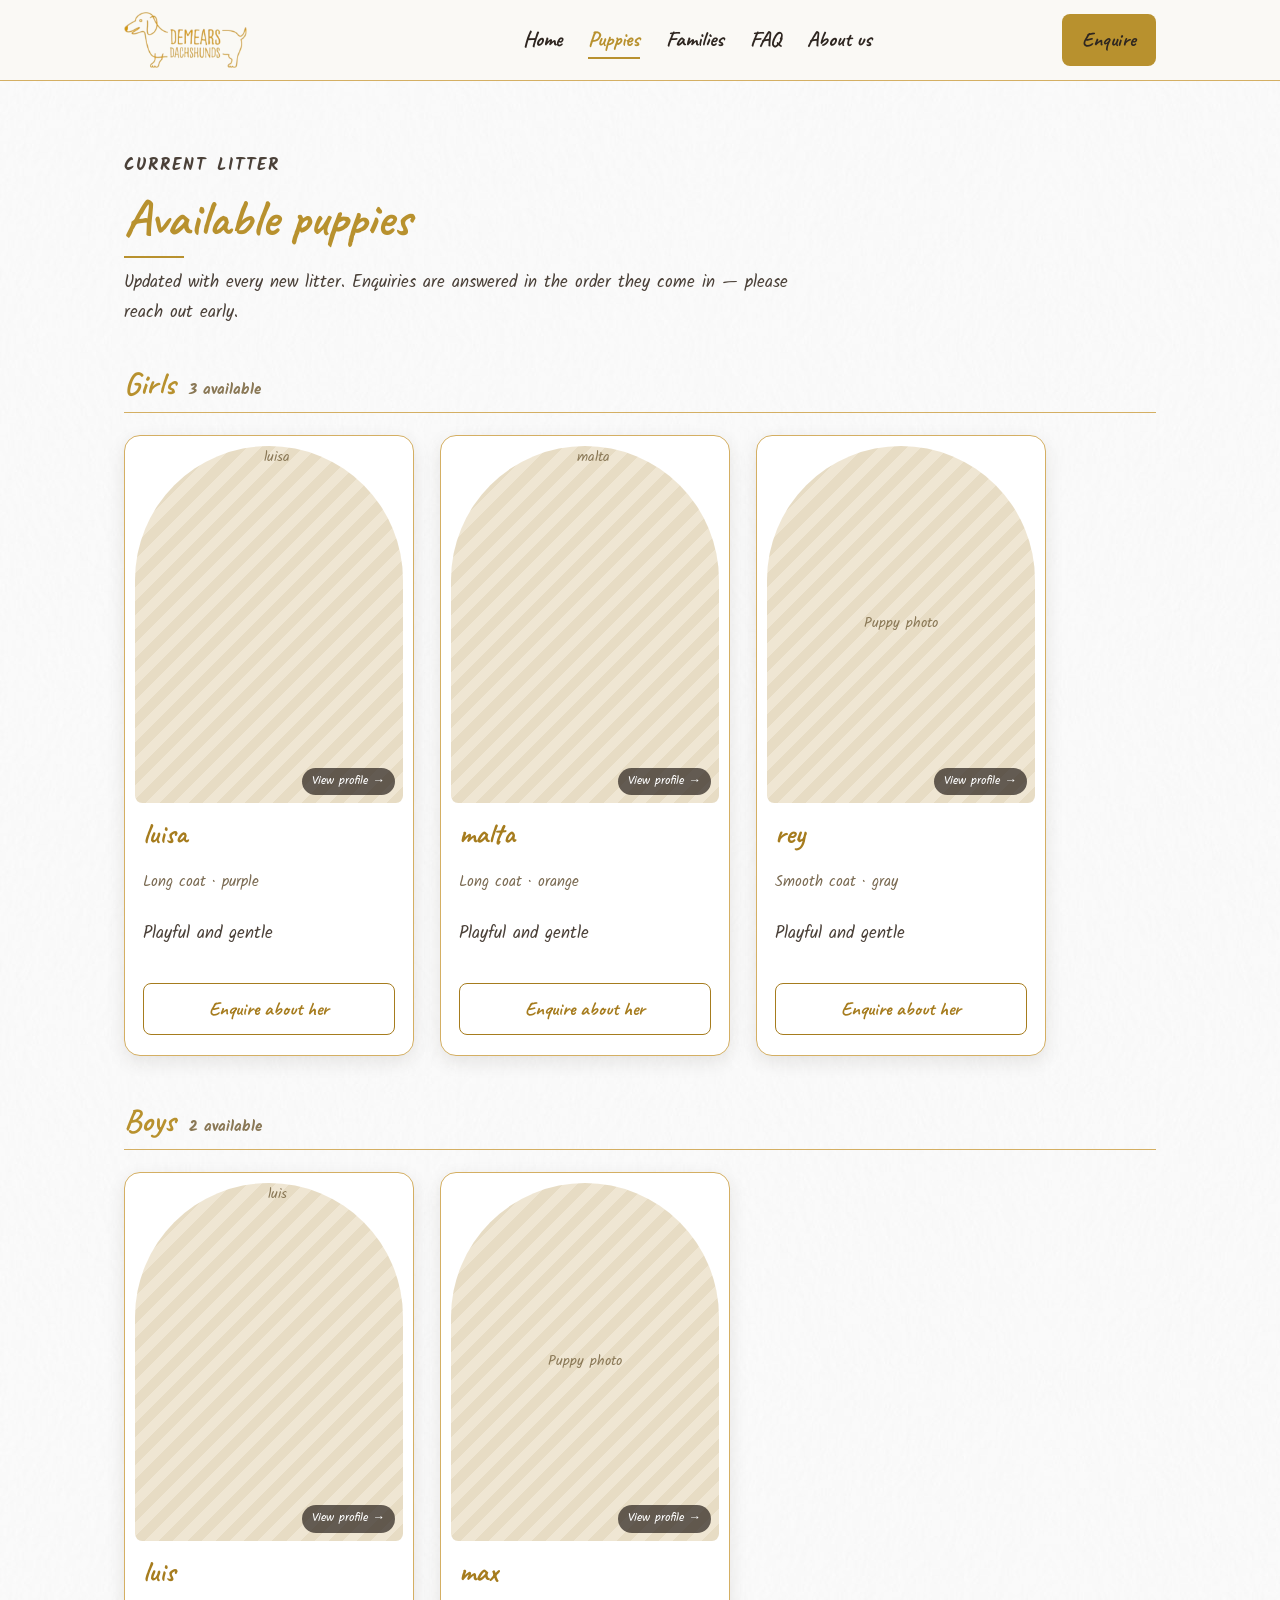
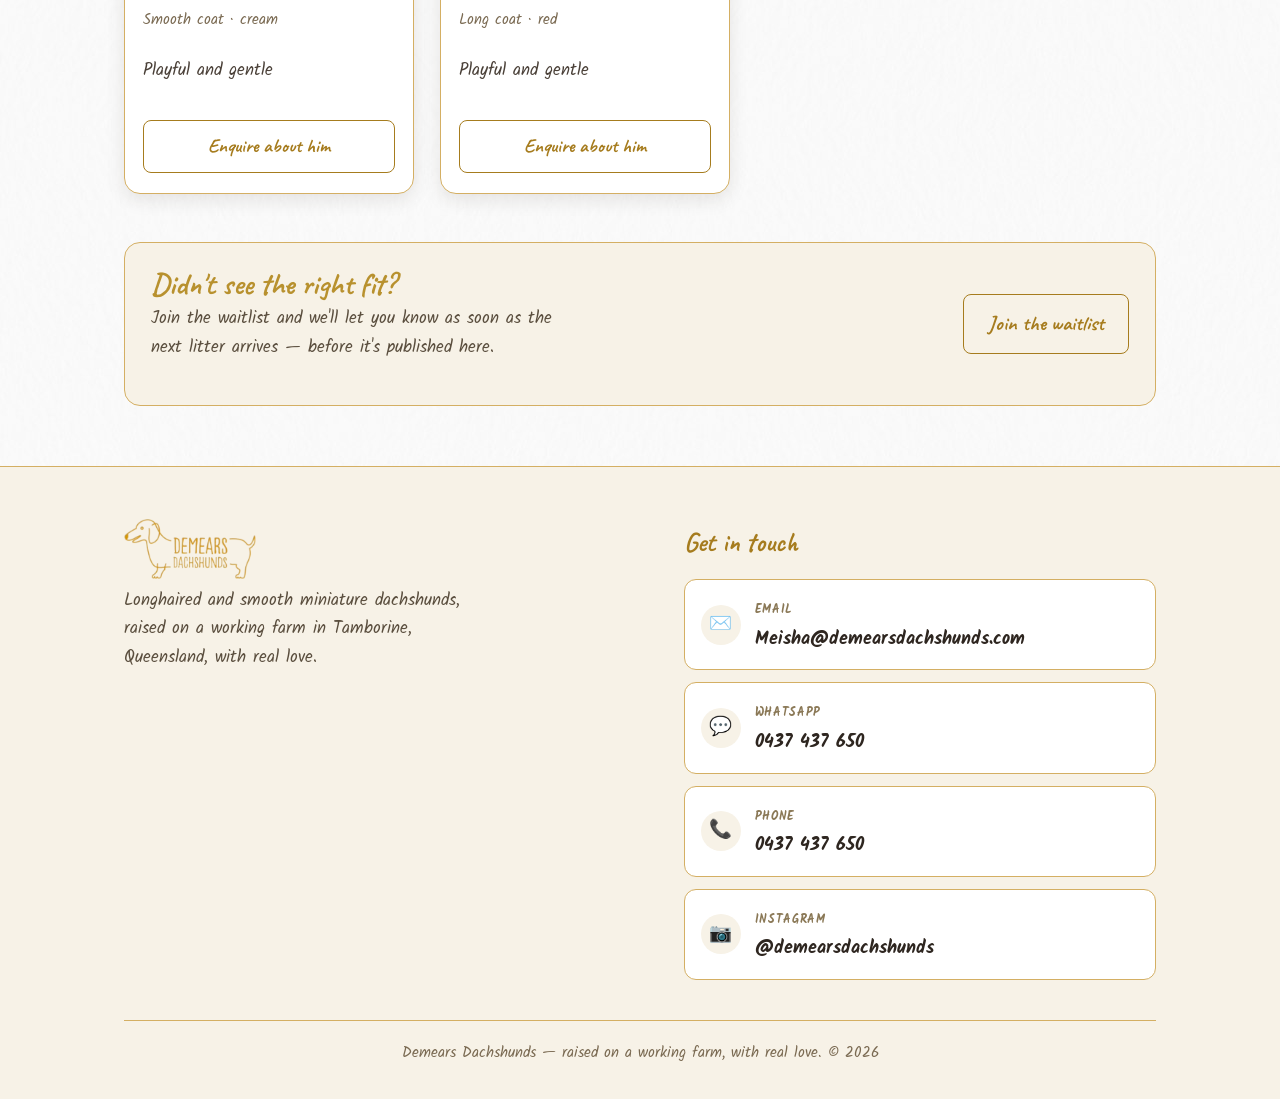
==== cachorros.html @ 0586d761 "Update puppies from Sheet" ====
<!DOCTYPE html>
<html lang="en">
<head>
<meta charset="UTF-8">
<meta name="viewport" content="width=device-width, initial-scale=1.0">
<meta name="color-scheme" content="light">
<title>Available Puppies | Demears Dachshunds</title>
<link rel="icon" type="image/png" href="favicon.png">
<meta name="description" content="Miniature dachshund puppies currently available at Demears Dachshunds — smooth and long-haired, raised on a Tamborine farm.">
<link rel="preconnect" href="https://fonts.googleapis.com">
<link rel="preconnect" href="https://fonts.gstatic.com" crossorigin>
<link href="https://fonts.googleapis.com/css2?family=Caveat:wght@500;700&family=Kalam:wght@300;400;700&display=swap" rel="stylesheet">
<link rel="stylesheet" href="style.css">
</head>
<body>

<header>
  <div class="nav">
    <a href="index.html" class="brand">
      <span class="dd-logo" role="img" aria-label="Demears Dachshunds"></span>
    </a>
    <nav class="links" id="navLinks">
      <a href="index.html">Home</a>
      <a href="cachorros.html" class="active">Puppies</a>
      <a href="familias.html">Families</a>
      <a href="faq.html">FAQ</a>
      <a href="nosotros.html">About us</a>
    </nav>
    <a href="javascript:void(0)" onclick="openConsult()" class="nav-cta">Enquire</a>
    <button class="menu-toggle" id="menuToggle" aria-label="Open menu">☰</button>
  </div>
</header>

<section>
  <div class="wrap">
    <div class="sec-head">
      <p class="eyebrow">Current litter</p>
      <h2>Available puppies</h2>
      <p>Updated with every new litter. Enquiries are answered in the order they come in — please reach out early.</p>
    </div>

    <div class="pup-subsection" id="girlsSection">
      <div class="pup-subhead">
        <h3>Girls</h3>
        <span class="count" id="girlsCount"><!--GIRLS_COUNT_START-->3 available<!--GIRLS_COUNT_END--></span>
      </div>
      <div class="puppies-grid" id="girlsGrid"><!--PUPPY_CARDS_GIRLS_START-->

        <div class="pcard" onclick="openProfile('x3')">
          <div class="ph" style="position:relative;overflow:hidden;"><img src="https://res.cloudinary.com/rrnlkssk/image/upload/v1786936708/Captura_de_pantalla_2026-08-17_131141.png" alt="luisa" loading="lazy" style="position:absolute;inset:0;width:100%;height:100%;object-fit:cover;"><span class="view-hint">View profile →</span></div>
          <div class="body">
            <h3>luisa</h3>
            <p class="meta">Long coat · purple</p>
            <p class="note">Playful and gentle</p>
            <div class="consult-btn"><a href="javascript:void(0)" onclick="event.stopPropagation(); openConsult('x3')">Enquire about her</a></div>
          </div>
        </div>

        <div class="pcard" onclick="openProfile('x4')">
          <div class="ph" style="position:relative;overflow:hidden;"><img src="https://res.cloudinary.com/rrnlkssk/image/upload/v1786942801/Captura_de_pantalla_2026-08-17_145916.png" alt="malta" loading="lazy" style="position:absolute;inset:0;width:100%;height:100%;object-fit:cover;"><span class="view-hint">View profile →</span></div>
          <div class="body">
            <h3>malta</h3>
            <p class="meta">Long coat · orange</p>
            <p class="note">Playful and gentle</p>
            <div class="consult-btn"><a href="javascript:void(0)" onclick="event.stopPropagation(); openConsult('x4')">Enquire about her</a></div>
          </div>
        </div>

        <div class="pcard" onclick="openProfile('x5')">
          <div class="ph" style="position:relative;overflow:hidden;">Puppy photo<span class="view-hint">View profile →</span></div>
          <div class="body">
            <h3>rey</h3>
            <p class="meta">Smooth coat · gray</p>
            <p class="note">Playful and gentle</p>
            <div class="consult-btn"><a href="javascript:void(0)" onclick="event.stopPropagation(); openConsult('x5')">Enquire about her</a></div>
          </div>
        </div>
      <!--PUPPY_CARDS_GIRLS_END--></div>
    </div>

    <div class="pup-subsection" id="boysSection">
      <div class="pup-subhead">
        <h3>Boys</h3>
        <span class="count" id="boysCount"><!--BOYS_COUNT_START-->2 available<!--BOYS_COUNT_END--></span>
      </div>
      <div class="puppies-grid" id="boysGrid"><!--PUPPY_CARDS_BOYS_START-->

        <div class="pcard" onclick="openProfile('x1')">
          <div class="ph" style="position:relative;overflow:hidden;"><img src="https://res.cloudinary.com/rrnlkssk/image/upload/v1786936708/Captura_de_pantalla_2026-08-17_131055.png" alt="luis" loading="lazy" style="position:absolute;inset:0;width:100%;height:100%;object-fit:cover;"><span class="view-hint">View profile →</span></div>
          <div class="body">
            <h3>luis</h3>
            <p class="meta">Smooth coat · cream</p>
            <p class="note">Playful and gentle</p>
            <div class="consult-btn"><a href="javascript:void(0)" onclick="event.stopPropagation(); openConsult('x1')">Enquire about him</a></div>
          </div>
        </div>

        <div class="pcard" onclick="openProfile('x2')">
          <div class="ph" style="position:relative;overflow:hidden;">Puppy photo<span class="view-hint">View profile →</span></div>
          <div class="body">
            <h3>max</h3>
            <p class="meta">Long coat · red</p>
            <p class="note">Playful and gentle</p>
            <div class="consult-btn"><a href="javascript:void(0)" onclick="event.stopPropagation(); openConsult('x2')">Enquire about him</a></div>
          </div>
        </div>
      <!--PUPPY_CARDS_BOYS_END--></div>
    </div>

    <div class="waitlist">
      <div>
        <h3>Didn't see the right fit?</h3>
        <p>Join the waitlist and we'll let you know as soon as the next litter arrives — before it's published here.</p>
      </div>
      <a href="javascript:void(0)" onclick="openWaitlist()" class="btn btn-ghost">Join the waitlist</a>
    </div>
  </div>
</section>

<footer id="contacto">
  <div class="wrap">
    <div class="footer-grid">
      <div class="footer-brand">
        <span class="dd-logo dd-logo-footer" role="img" aria-label="Demears Dachshunds"></span>
        <p>Longhaired and smooth miniature dachshunds, raised on a working farm in Tamborine, Queensland, with real love.</p>
      </div>
      <div class="footer-contact">
        <h4>Get in touch</h4>
        <div class="contact-methods">
          <a class="method" href="mailto:Meisha@demearsdachshunds.com"><span class="icon">✉️</span><span><span class="label">Email</span><br><span class="value">Meisha@demearsdachshunds.com</span></span></a>
          <a class="method" href="https://wa.me/61437437650" target="_blank" rel="noopener"><span class="icon">💬</span><span><span class="label">WhatsApp</span><br><span class="value">0437 437 650</span></span></a>
          <a class="method" href="tel:+61437437650"><span class="icon">📞</span><span><span class="label">Phone</span><br><span class="value">0437 437 650</span></span></a>
          <a class="method" href="https://instagram.com/demearsdachshunds" target="_blank" rel="noopener"><span class="icon">📷</span><span><span class="label">Instagram</span><br><span class="value">@demearsdachshunds</span></span></a>
        </div>
      </div>
    </div>
    <div class="footer-bottom">Demears Dachshunds — raised on a working farm, with real love. © 2026</div>
  </div>
</footer>

<a class="wa-float" href="https://wa.me/61437437650" target="_blank" rel="noopener" aria-label="Message us on WhatsApp">💬</a>

<div class="modal-overlay" id="profileModal" onclick="if(event.target===this) closeProfile()">
  <div class="modal-box">
    <button class="modal-close" onclick="closeProfile()" aria-label="Close">✕</button>
    <div class="modal-gallery-main" id="modalMainPhoto">Photo</div>
    <div class="modal-thumbs" id="modalThumbs"></div>
    <div class="modal-content">
      <p class="eyebrow" id="modalBreed">Dachshund · Smooth coat</p>
      <h2 id="modalName">Name</h2>
      <div class="modal-facts">
        <div><p class="label">Sex</p><p class="value" id="modalSex">—</p></div>
        <div><p class="label">Born</p><p class="value" id="modalBorn">—</p></div>
        <div><p class="label">Colour / pattern</p><p class="value" id="modalColor">—</p></div>
        <div><p class="label">Vaccinations</p><p class="value" id="modalVax">—</p></div>
      </div>
      <div id="secPersonality"><h4>Personality</h4>
      <p id="modalPersonality">—</p></div>
      <div id="secUpdates"><h4>Growing up</h4>
      <div class="updates-list" id="modalUpdates"></div></div>
      <div id="secNotes"><h4>Additional notes</h4>
      <p id="modalNotes">—</p></div>
      <a href="javascript:void(0)" onclick="closeProfile(); openConsult(currentProfileId)" class="btn btn-solid">Enquire about this puppy</a>
    </div>
  </div>
</div>

<script src="app.js"></script>
<script>
  /* n8n replaces everything between the START/END markers with the real
     JSON.stringify() object built from the "Puppies" tab of the Sheet.
     Shape: each puppy keyed by id, with a photoUrls array + updates array. */
  const puppyProfiles = /*__PUPPY_PROFILES_START__*/{
    x3: { name:'luisa', breed:'Dachshund · Long coat', sex:'Female', born:'14/02/2026', color:'purple', vax:'Up to date',
      personality:'Playful and gentle', notes:'eyes that devour you', media:[{type:'image', url:'https://res.cloudinary.com/rrnlkssk/image/upload/v1786936708/Captura_de_pantalla_2026-08-17_131141.png'}],
      updates:[] },
    x4: { name:'malta', breed:'Dachshund · Long coat', sex:'Female', born:'15/02/2026', color:'orange', vax:'Up to date',
      personality:'Playful and gentle', notes:'', media:[{type:'image', url:'https://res.cloudinary.com/rrnlkssk/image/upload/v1786942801/Captura_de_pantalla_2026-08-17_145916.png'}],
      updates:[] },
    x5: { name:'rey', breed:'Dachshund · Smooth coat', sex:'Female', born:'16/02/2026', color:'gray', vax:'Up to date',
      personality:'Playful and gentle', notes:'eyes that devour you', media:[{type:'drive', url:'https://drive.google.com/file/d/13LZRca8BNCL_AY8kfJm1f9TFUizFVHlA/preview'}],
      updates:[{date:'2026-08-14', text:'Went to the vet, all good'},{date:'2026-08-07', text:'Eating on his own now'}] },
    x1: { name:'luis', breed:'Dachshund · Smooth coat', sex:'Male', born:'12/02/2026', color:'cream', vax:'Up to date',
      personality:'Playful and gentle', notes:'eyes that devour you', media:[{type:'image', url:'https://res.cloudinary.com/rrnlkssk/image/upload/v1786936708/Captura_de_pantalla_2026-08-17_131055.png'},{type:'image', url:'https://res.cloudinary.com/rrnlkssk/image/upload/v1786936708/Captura_de_pantalla_2026-08-17_131116.png'}],
      updates:[] },
    x2: { name:'max', breed:'Dachshund · Long coat', sex:'Male', born:'13/02/2026', color:'red', vax:'Up to date',
      personality:'Playful and gentle', notes:'', media:[],
      updates:[{date:'2026-08-14', text:'Went to the vet, all good'},{date:'2026-08-07', text:'Eating on his own now'}] }
  }/*__PUPPY_PROFILES_END__*/;

  let currentProfileId = null;

  function openProfile(id){
    const p = puppyProfiles[id];
    if(!p) return;
    currentProfileId = id;
    document.getElementById('modalName').textContent = p.name;
    document.getElementById('modalBreed').textContent = p.breed;
    document.getElementById('modalSex').textContent = p.sex;
    document.getElementById('modalBorn').textContent = p.born;
    document.getElementById('modalColor').textContent = p.color;
    document.getElementById('modalVax').textContent = p.vax;
    document.getElementById('modalPersonality').textContent = p.personality;
    document.getElementById('modalNotes').textContent = p.notes;

    buildGallery(document.getElementById('modalMainPhoto'), document.getElementById('modalThumbs'), p, p.name);

    const updatesEl = document.getElementById('modalUpdates');
    updatesEl.innerHTML = '';
    p.updates.forEach(u => {
      const div = document.createElement('div');
      div.className = 'update-entry';
      div.innerHTML = '<p class="date">' + u.date + '</p><p>' + u.text + '</p>';
      updatesEl.appendChild(div);
    });

    // Ocultar secciones sin informacion
    document.getElementById('secPersonality').style.display = (p.personality && p.personality.trim()) ? '' : 'none';
    document.getElementById('secNotes').style.display = (p.notes && p.notes.trim()) ? '' : 'none';
    document.getElementById('secUpdates').style.display = (p.updates && p.updates.length) ? '' : 'none';

    document.getElementById('profileModal').classList.add('open');
    document.body.style.overflow = 'hidden';
  }

  function closeProfile(){
    document.getElementById('profileModal').classList.remove('open');
    document.body.style.overflow = '';
  }
</script>
</body>
</html>
---- style.css ----
:root{color-scheme: light;}
/* ==========================================================================
   Demears Dachshunds — shared stylesheet
   Style: warm farmhouse, hand-lettered (Caveat headings + Kalam body),
   soft paper-white background with a subtle paper texture.
   ========================================================================== */

:root{
  --paper:#FFFFFF;
  --paper-warm:#F7F2E7;
  --ink:#2E2620;
  --barn:#A67C1E;
  --leather:#8A6D25;
  --sage:#9A7A25;
  --sage-deep:#7C6220;
  --blush:#E8B49E;
  --gold:#B8912E;
  --gold-light:#D4AF63;
  --radius:16px;
  --font-head:'Caveat', cursive;
  --font-body:'Kalam', cursive;
}

*{box-sizing:border-box;}
html{scroll-behavior:smooth;}
body{
  margin:0;
  background-color:var(--paper);
  background-image:url('paper-10.jpg');
  background-repeat:repeat;
  color:var(--ink);
  font-family:var(--font-body);
  font-size:18px;
  line-height:1.7;
}

h1,h2,h3{
  font-family:var(--font-head);
  font-weight:700;
  margin:0;
  color:var(--gold);
  line-height:1.05;
}

.sec-head .eyebrow{display:block; margin-bottom:4px;}
.eyebrow{
  font-family:var(--font-body);
  font-weight:700;
  font-size:0.82rem;
  letter-spacing:0.12em;
  text-transform:uppercase;
  color:#7C6220;
}

a{color:inherit;}
img{max-width:100%;display:block;}

.wrap{max-width:1080px;margin:0 auto;padding:0 24px;}

/* ---------- HEADER ---------- */
header{
  position:sticky; top:0; z-index:50;
  background:rgba(250,249,245,0.94);
  backdrop-filter:blur(4px);
  border-bottom:1px solid var(--gold-light);
}
.nav{
  display:flex; align-items:center; justify-content:space-between;
  padding:12px 24px; max-width:1080px; margin:0 auto;
}
.brand{
  display:flex; align-items:center; gap:10px;
  font-family:var(--font-head); font-weight:700; font-size:1.7rem;
  color:var(--gold); text-decoration:none; letter-spacing:0.01em;
}
.brand .stamp{width:44px;height:44px;display:flex;align-items:center;justify-content:center;flex-shrink:0;}
.brand .stamp svg{width:44px;height:26px;}
nav.links{display:flex; gap:26px; font-family:var(--font-head); font-size:1.35rem; font-weight:700;}
nav.links a{text-decoration:none; color:var(--ink);}
nav.links a:hover,nav.links a.active{color:var(--gold);}
nav.links a.active{border-bottom:2px solid var(--gold);}
.nav-cta{
  background:var(--gold); color:#2E2620;
  padding:9px 20px; border-radius:8px;
  text-decoration:none; font-weight:700; font-size:1.25rem;
  font-family:var(--font-head); letter-spacing:0.01em;
}
.nav-cta:hover{background:#a67f1e;}
.menu-toggle{display:none; background:none; border:none; font-size:1.8rem; cursor:pointer; color:var(--gold);}

@media (max-width:820px){
  nav.links{
    display:none; position:absolute; top:100%; left:0; right:0;
    background:var(--paper); flex-direction:column; gap:0;
    border-bottom:1px solid var(--gold-light);
  }
  nav.links.open{display:flex;}
  nav.links a{padding:14px 24px; border-top:1px solid var(--gold-light);}
  .nav-cta{display:none;}
  .menu-toggle{display:block;}
}

/* ---------- HERO ---------- */
.hero{padding:66px 0 52px; border-bottom:1px solid var(--gold-light);}
.hero-inner{display:grid; grid-template-columns:1.1fr 0.9fr; gap:48px; align-items:center;}
.hero h1{font-size:clamp(3rem, 6.5vw, 5rem);}
.hero .lede{margin-top:12px; font-size:1.15rem; max-width:46ch; color:#4a4038;}
.hero .cta-row{display:flex; gap:14px; margin-top:26px; flex-wrap:wrap;}
.btn{
  display:inline-block; padding:11px 24px; border-radius:8px;
  font-family:var(--font-head); font-weight:700; text-decoration:none;
  font-size:1.3rem; border:1.5px solid var(--barn);
}
.btn-solid{background:var(--gold); color:#2E2620;}
.btn-solid:hover{background:#a67f1e;}
.btn-ghost{background:transparent; color:var(--barn);}
.btn-ghost:hover{background:rgba(122,54,38,0.08);}

.photo-frame{
  background:#fff; padding:14px 14px 44px;
  border-radius:200px 200px 12px 12px;
  box-shadow:0 10px 28px rgba(46,38,32,0.16);
  border:1.5px solid var(--gold-light); position:relative;
}
.photo-frame img{border-radius:190px 190px 4px 4px; aspect-ratio:4/5; object-fit:cover; width:100%;}
.photo-frame .ph{
  aspect-ratio:4/5; border-radius:190px 190px 4px 4px;
  background:repeating-linear-gradient(135deg,#efe6d3,#efe6d3 10px,#e7dcc4 10px,#e7dcc4 20px);
  display:flex; align-items:center; justify-content:center; text-align:center;
  color:#8a7856; font-size:1rem; padding:20px;
}
.photo-frame{padding-bottom:14px;}
.photo-frame .cap{
  position:absolute; bottom:24px; left:20px; right:20px;
  font-family:var(--font-head); font-size:1.35rem; color:#fff; text-align:center;
  text-shadow:0 1px 6px rgba(46,38,32,0.7);
}
@media (max-width:820px){
  .hero-inner{grid-template-columns:1fr; gap:32px;}
  .photo-frame{max-width:340px; margin:0 auto;}
}

/* ---------- DIVIDER + QUOTE ---------- */
.ornament-divider{display:flex; align-items:center; justify-content:center; gap:16px; padding:34px 0;}
.ornament-divider .oline{flex:1; max-width:160px; height:1px; background:var(--gold-light);}
.ornament-divider svg{width:28px; height:28px; flex-shrink:0;}
.pull-quote{text-align:center; padding:8px 0 8px;}
.pull-quote p{
  font-family:var(--font-head); font-size:clamp(1.7rem,4vw,2.5rem);
  color:var(--gold); max-width:24ch; margin:0 auto; line-height:1.2;
}

section{padding:60px 0;}
.sec-head{max-width:680px; margin-bottom:40px;}
.sec-head h2{font-size:clamp(2.2rem,5vw,3.2rem); margin-top:12px; padding-bottom:12px; position:relative;}
.sec-head h2::after{content:''; position:absolute; left:0; bottom:0; width:60px; height:2px; background:var(--gold);}
.sec-head p{margin-top:10px; color:#4a4038; font-size:1.08rem;}

/* ---------- ABOUT ---------- */
.about-inner{display:grid; grid-template-columns:1.05fr 0.95fr; gap:44px; align-items:start;}
.about-text .eyebrow{display:block; margin-bottom:4px;}
.about-title{font-family:var(--font-head); font-weight:700; font-size:clamp(2.4rem,5vw,3.6rem); color:var(--gold); line-height:1; margin:2px 0 16px;}
.about-text p{margin-top:14px; font-size:1.2rem; color:#4a3f30;}
.about-text p:first-child{margin-top:0;}
.about-collage{display:grid; grid-template-columns:1fr 1fr; gap:14px;}
.about-collage .ph, .about-collage img{
  border-radius:var(--radius); border:1px solid var(--gold-light); overflow:hidden;
}
.about-collage img{width:100%; object-fit:cover;}
.about-collage .ph{
  background:repeating-linear-gradient(135deg,#efe6d3,#efe6d3 10px,#e7dcc4 10px,#e7dcc4 20px);
  display:flex; align-items:center; justify-content:center; text-align:center;
  color:#8a7856; font-size:0.95rem; padding:14px;
}
.about-collage .ph-tl,.about-collage .ph-tr{aspect-ratio:3/4;}
.about-collage .ph-bottom{grid-column:1 / -1; aspect-ratio:16/9;}
@media (max-width:820px){.about-inner{grid-template-columns:1fr;}}

.about-grid{display:grid; grid-template-columns:repeat(3,1fr); gap:24px; margin-top:44px;}
.about-card{background:#fff; border:1px solid var(--gold-light); border-radius:var(--radius); padding:22px 20px;}
.about-card .num{font-size:0.9rem; color:var(--leather); letter-spacing:0.04em; font-weight:700; text-transform:uppercase;}
.about-card h3{font-size:1.7rem; margin-top:6px; color:var(--barn);}
.about-card p{margin-top:8px; font-size:1.05rem; color:#4a4038;}
@media (max-width:760px){.about-grid{grid-template-columns:1fr;}}

/* ---------- PUPPIES ---------- */
.pup-subsection{margin-bottom:48px;}
.pup-subsection:last-child{margin-bottom:0;}
.pup-subhead{display:flex; align-items:baseline; gap:14px; margin-bottom:22px; padding-bottom:8px; border-bottom:1px solid var(--gold-light);}
.pup-subhead h3{font-size:2rem; color:var(--gold);}
.pup-subhead .count{font-size:0.95rem; color:#8a7856; font-weight:700;}
.puppies-grid{display:grid; grid-template-columns:repeat(auto-fill,minmax(250px,290px)); gap:26px; justify-content:start;}
.pcard{
  background:#fff; border-radius:var(--radius);
  box-shadow:0 6px 18px rgba(46,38,32,0.10); border:1px solid var(--gold-light);
  display:flex; flex-direction:column; cursor:pointer;
}
.pcard .ph{
  aspect-ratio:3/4; position:relative; border-radius:150px 150px 8px 8px; margin:10px 10px 0;
  background:repeating-linear-gradient(135deg,#efe6d3,#efe6d3 10px,#e7dcc4 10px,#e7dcc4 20px);
  display:flex; align-items:center; justify-content:center; text-align:center;
  color:#8a7856; font-size:0.9rem; padding:16px; overflow:hidden;
}
.pcard .ph img{position:absolute; inset:0; width:100%; height:100%; object-fit:cover; border-radius:inherit;}
.pcard .view-hint{
  position:absolute; bottom:8px; right:8px; z-index:2;
  background:rgba(46,38,32,0.72); color:var(--paper);
  font-size:0.78rem; padding:3px 10px; border-radius:20px;
}
.pcard .body{padding:16px 18px 20px; display:flex; flex-direction:column; gap:6px; flex:1;}
.pcard h3{font-size:1.8rem; color:var(--barn);}
.pcard .meta{font-size:0.95rem; color:#7a6a52;}
.pcard .note{font-size:1.05rem; color:#4a4038; margin-top:2px;}
.pcard .consult-btn{margin-top:auto; padding-top:12px;}
.pcard .consult-btn a{
  display:block; text-align:center; padding:9px 14px;
  border:1.5px solid var(--barn); border-radius:8px;
  color:var(--barn); text-decoration:none; font-family:var(--font-head); font-weight:700; font-size:1.2rem;
}
.pcard .consult-btn a:hover{background:var(--barn); color:var(--paper);}

.puppies-note{
  margin-top:30px; padding:16px 20px; background:var(--paper-warm);
  border:1px dashed var(--gold-light); border-radius:12px; font-size:1rem; color:#5a4e3e;
}

.waitlist{
  margin-top:30px; padding:26px; border-radius:var(--radius);
  background:var(--paper-warm); border:1px solid var(--gold-light); color:var(--ink);
  display:flex; align-items:center; justify-content:space-between; gap:24px; flex-wrap:wrap;
}
.waitlist h3{color:var(--gold); font-size:1.9rem;}
.waitlist p{margin-top:4px; color:#5a4e3e; font-size:1.05rem; max-width:46ch;}
.waitlist .btn{border-color:var(--barn); color:var(--barn); flex-shrink:0;}
.waitlist .btn:hover{background:rgba(166,124,30,0.10);}

/* eyebrow spacing (bug del override eliminado) */
.sec-head .eyebrow{display:block; margin-bottom:6px;}

/* ---------- FAMILY GALLERY (claro) ---------- */
.gallery{background:var(--paper-warm); border-top:1px solid var(--gold-light); border-bottom:1px solid var(--gold-light);}
.fam-grid{display:grid; grid-template-columns:repeat(3,1fr); gap:24px;}
.fam-card{
  background:#fff; border:1px solid var(--gold-light);
  border-radius:var(--radius); overflow:hidden; cursor:pointer; display:flex; flex-direction:column;
  box-shadow:0 6px 18px rgba(46,38,32,0.08);
}
.fam-card .ph{
  aspect-ratio:4/3; position:relative;
  background:repeating-linear-gradient(135deg,#efe6d3,#efe6d3 10px,#e7dcc4 10px,#e7dcc4 20px);
  display:flex; align-items:center; justify-content:center; text-align:center;
  color:#8a7856; font-size:0.9rem; padding:16px; overflow:hidden;
}
.fam-card .ph img{position:absolute; inset:0; width:100%; height:100%; object-fit:cover;}
.fam-card .view-hint{position:absolute; bottom:8px; right:8px; z-index:2; background:rgba(46,38,32,0.6); color:#fff; font-size:0.78rem; padding:3px 10px; border-radius:20px;}
.fam-card .body{padding:18px 22px 22px;}
.fam-card h3{color:var(--gold); font-size:1.8rem;}
.fam-card .quote-mark{font-family:var(--font-head); font-size:2.4rem; color:var(--gold-light); line-height:1; margin:2px 0;}
.fam-card p.quote{margin-top:2px; font-size:1.05rem; color:#4a4038;}
.fam-card .who{margin-top:12px; font-size:0.9rem; color:#8a7856; letter-spacing:0.03em;}
@media (max-width:820px){.fam-grid{grid-template-columns:1fr;}}

/* ---------- FAQ ---------- */
.faq-list{display:flex; flex-direction:column; gap:12px; max-width:760px;}
.faq-item{background:#fff; border:1px solid var(--gold-light); border-radius:12px; overflow:hidden;}
.faq-item summary{
  padding:16px 20px; cursor:pointer; font-family:var(--font-head); font-weight:700;
  color:var(--barn); font-size:1.4rem; list-style:none;
  display:flex; align-items:center; justify-content:space-between; gap:12px;
}
.faq-item summary::-webkit-details-marker{display:none;}
.faq-item summary::after{content:'+'; font-size:1.5rem; color:var(--sage-deep); flex-shrink:0; transition:transform 0.15s ease;}
.faq-item[open] summary::after{transform:rotate(45deg);}
.faq-item p{padding:0 20px 16px; font-size:1.05rem; color:#4a4038;}

/* ---------- FOOTER (with contact) ---------- */
footer{background:var(--paper-warm); border-top:1px solid var(--gold-light); padding:52px 0 32px;}
.footer-grid{display:grid; grid-template-columns:1.1fr 1fr; gap:40px; align-items:start;}
.footer-brand .stamp svg{width:60px; height:36px;}
.footer-brand h3{font-size:2rem; color:var(--gold); margin-top:8px;}
.footer-brand p{margin-top:8px; color:#5a4e3e; font-size:1.05rem; max-width:38ch;}
.footer-contact h4{font-family:var(--font-head); font-size:1.7rem; color:var(--barn); margin:0 0 14px;}
.contact-methods{display:flex; flex-direction:column; gap:12px; max-width:480px;}
.method{
  display:flex; align-items:center; gap:14px; padding:14px 16px;
  background:#fff; border:1px solid var(--gold-light); border-radius:12px;
  text-decoration:none; color:var(--ink);
}
.method:hover{border-color:var(--barn);}
.method .icon{width:40px;height:40px; border-radius:50%; background:var(--paper-warm); display:flex; align-items:center; justify-content:center; font-size:1.15rem; flex-shrink:0;}
.method .label{font-size:0.72rem; letter-spacing:0.06em; color:#8a7856; text-transform:uppercase; font-weight:700;}
.method .value{font-weight:700; margin-top:0;}
.footer-bottom{text-align:center; margin-top:40px; padding-top:20px; border-top:1px solid var(--gold-light); font-size:0.95rem; color:#7a6a52;}
@media (max-width:760px){.footer-grid{grid-template-columns:1fr; gap:28px;}}

/* ---------- FLOATING WHATSAPP ---------- */
.wa-float{
  display:none; position:fixed; bottom:20px; right:20px; z-index:60;
  width:56px; height:56px; border-radius:50%; background:#25D366; color:#fff;
  text-decoration:none; align-items:center; justify-content:center; font-size:1.6rem;
  box-shadow:0 6px 18px rgba(0,0,0,0.25);
}
@media (max-width:760px){.wa-float{display:flex;}}

/* ---------- MODALS ---------- */
.modal-overlay{display:none; position:fixed; inset:0; z-index:100; background:rgba(46,38,32,0.55); align-items:center; justify-content:center; padding:20px;}
.modal-overlay.open{display:flex;}
.modal-box{background:var(--paper); border-radius:20px; max-width:640px; width:100%; max-height:88vh; overflow-y:auto; position:relative; box-shadow:0 20px 50px rgba(0,0,0,0.35);}
.modal-close{position:absolute; top:14px; right:14px; z-index:2; width:36px; height:36px; border-radius:50%; border:none; background:rgba(46,38,32,0.75); color:var(--paper); font-size:1.2rem; cursor:pointer; display:flex; align-items:center; justify-content:center;}
.modal-close:hover{background:var(--barn);}
.modal-gallery-main{aspect-ratio:16/10; margin:16px 16px 0; padding:8px; background:#fff; border:1.5px solid var(--gold); border-radius:12px; display:flex; align-items:center; justify-content:center; text-align:center; color:#8a7856; font-size:0.95rem; overflow:hidden;}
.modal-gallery-main img{width:100%; height:100%; object-fit:contain; border-radius:6px;}
.modal-thumbs{display:flex; gap:8px; padding:12px 16px; overflow-x:auto;}
.modal-thumbs .thumb{width:58px; height:58px; flex-shrink:0; border-radius:8px; cursor:pointer; background:#fff; padding:3px; border:1.5px solid var(--gold-light); display:flex; align-items:center; justify-content:center; font-size:0.9rem; color:#8a7856; overflow:hidden;}
.modal-thumbs .thumb img{width:100%; height:100%; object-fit:cover; border-radius:5px;}
.modal-thumbs .thumb.active{border-color:var(--gold); border-width:2px;}
.modal-content{padding:16px 30px 32px;}
.modal-content .sec-head .eyebrow{display:block; margin-bottom:4px;}
.eyebrow{margin-bottom:2px;}
.modal-content h2{font-size:2.4rem; margin-bottom:2px; color:var(--barn);}
.modal-facts{display:grid; grid-template-columns:repeat(2,1fr); gap:10px 20px; margin:16px 0 18px; padding:16px 18px; background:var(--paper-warm); border:1px solid var(--gold-light); border-radius:12px;}
.modal-facts div .label{font-size:0.68rem; letter-spacing:0.06em; text-transform:uppercase; color:#8a7856; font-weight:700;}
.modal-facts div .value{font-weight:700; margin-top:2px;}
.modal-content h4{font-family:var(--font-head); font-size:1.4rem; color:var(--sage-deep); margin:18px 0 6px;}
.modal-content p{color:#4a4038; font-size:1.05rem;}
.modal-content .btn{margin-top:20px;}
.updates-list{display:flex; flex-direction:column; gap:12px; margin-top:6px;}
.update-entry{padding:12px 14px; background:var(--paper-warm); border-left:3px solid var(--gold); border-radius:0 10px 10px 0;}
.update-entry .date{font-size:0.7rem; letter-spacing:0.04em; text-transform:uppercase; color:#8a7856; font-weight:700;}
.update-entry p{margin-top:2px; font-size:1rem; color:#4a4038;}
.fam-modal-header{padding:16px 30px 4px;}
.fam-modal-header h2{font-size:2.2rem; color:var(--barn);}
.fam-modal-header .fam-sub{font-size:0.95rem; color:#7a6a52; margin-top:2px;}
@media (max-width:600px){.modal-facts{grid-template-columns:1fr;} .modal-content{padding:16px 20px 28px;}}

/* ---------- INQUIRY FORM ---------- */
form.inquiry{display:flex; flex-direction:column; gap:14px;}
form.inquiry label{display:block; font-size:0.72rem; letter-spacing:0.06em; text-transform:uppercase; color:#5a4e3e; font-weight:700; margin-bottom:2px;}
form.inquiry input, form.inquiry textarea{margin-top:6px; width:100%; padding:12px 14px; border:1px solid var(--gold-light); border-radius:8px; background:#fff; font-family:var(--font-body); font-size:1.02rem; color:var(--ink);}
form.inquiry input:focus, form.inquiry textarea:focus{outline:2px solid var(--sage); outline-offset:1px; border-color:var(--sage);}
form.inquiry textarea{resize:vertical; min-height:100px;}
form.inquiry button{margin-top:6px; align-self:flex-start; background:var(--gold); color:#2E2620; border:none; padding:12px 26px; border-radius:8px; font-family:var(--font-head); font-weight:700; cursor:pointer; font-size:1.3rem;}
form.inquiry button:hover{background:#a67f1e;}

@media (prefers-reduced-motion: reduce){html{scroll-behavior:auto;}}

/* Real brand logo (embedded, transparent) */
.dd-logo{display:block; background:url("[data-uri]") no-repeat left center; background-size:contain; width:210px; height:56px;}
.dd-logo-footer{width:230px; height:60px;}

/* Form validation + counters */
.err{display:block; color:#a3282d; font-size:0.8rem; margin-top:4px; min-height:1em;}
input.bad, textarea.bad{border-color:#a3282d;}
.counter{display:inline-flex; align-items:center; border:1px solid var(--gold-light); border-radius:8px; overflow:hidden; margin-top:6px;}
form.inquiry .counter button{width:44px; height:44px; min-width:44px; padding:0; margin:0; border:none; border-radius:0; background:var(--paper-warm); color:var(--barn); font-size:1.5rem; cursor:pointer; font-family:var(--font-body); line-height:1; align-self:auto; flex-shrink:0;}
form.inquiry .counter button:hover{background:var(--gold-light);}
.counter span{min-width:56px; text-align:center; font-weight:700; font-size:1.15rem; color:var(--ink); flex-shrink:0;}
.hint{font-size:0.9rem; color:#7a6a52; margin-top:6px;}

/* Real photos filling frames */
.hero .photo-frame .ph.has-photo{padding:0;}

/* Mensaje cuando no hay cachorros disponibles */
.empty-note{grid-column:1 / -1; text-align:center; padding:38px 24px; background:var(--paper-warm); border:1px dashed var(--gold-light); border-radius:16px; max-width:560px; margin:0 auto;}
.empty-note p{font-size:1.2rem; color:#5a4e3e; margin:0 0 18px; line-height:1.55;}
.empty-note .btn{display:inline-block;}
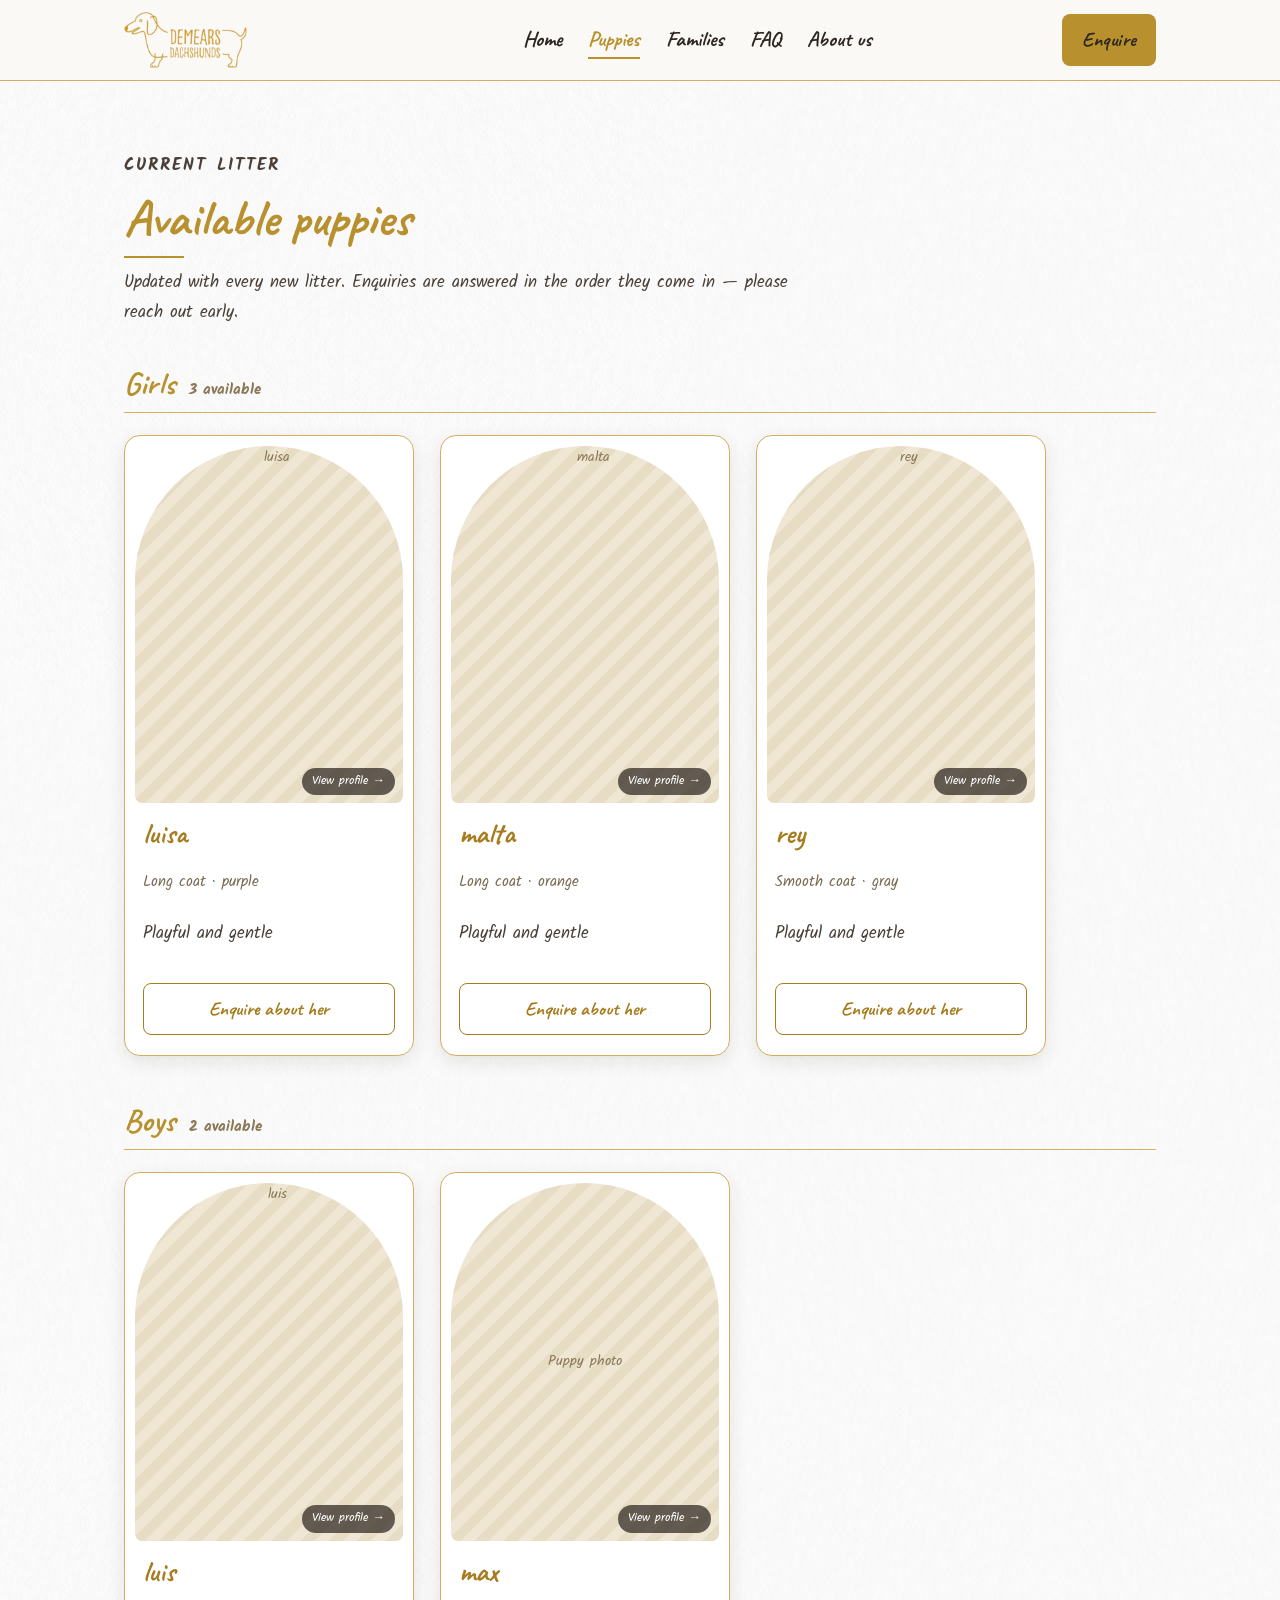
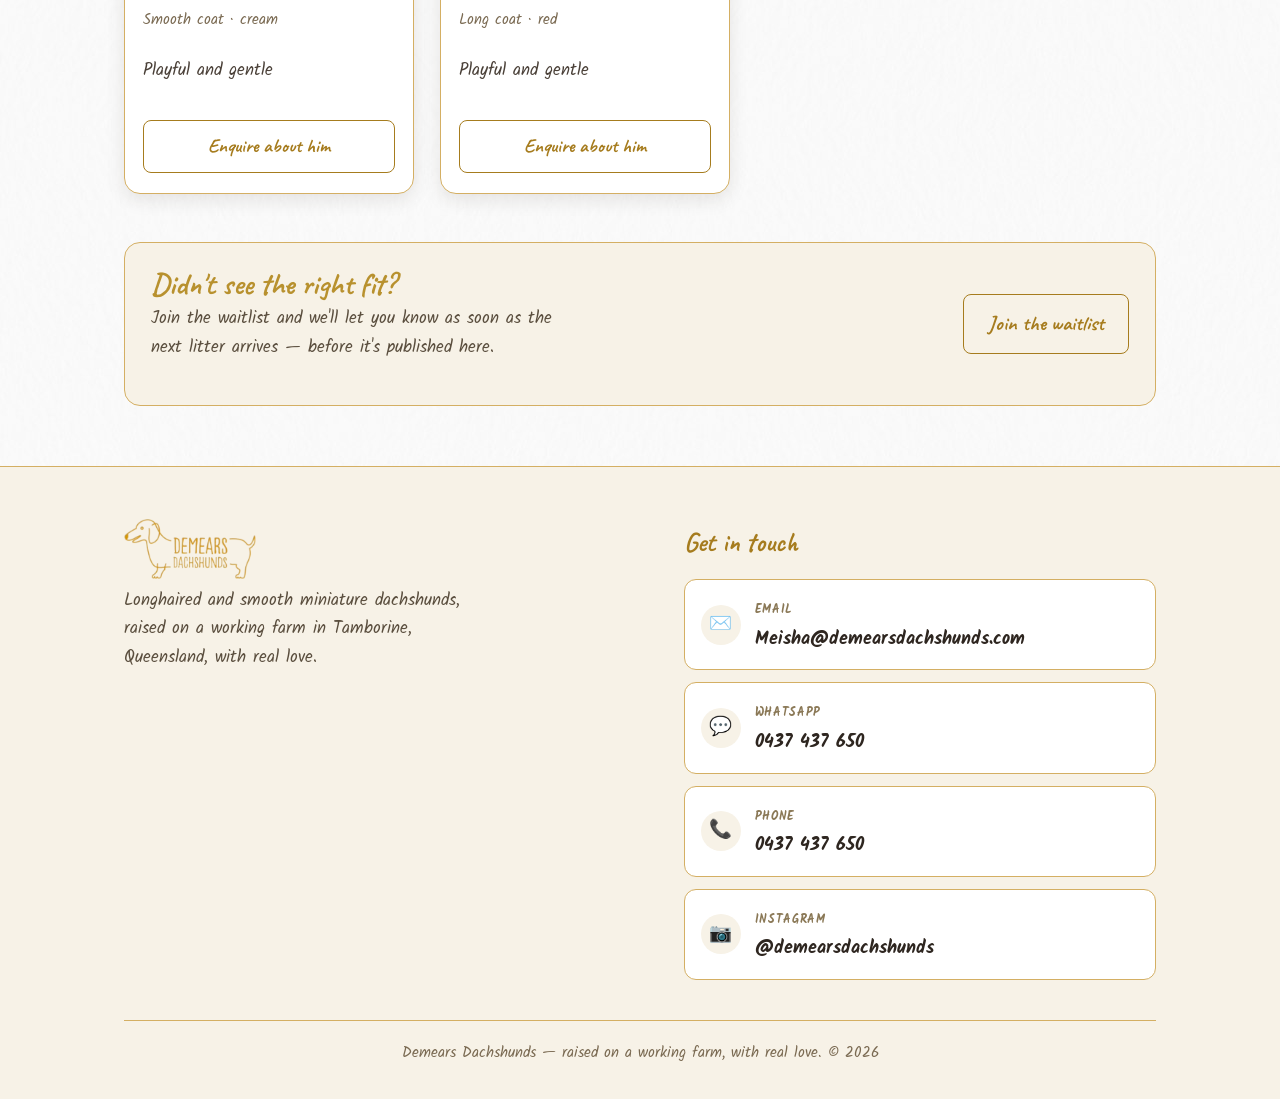
==== commit ad556e87: "Update puppies from Sheet" ====
--- a/cachorros.html
+++ b/cachorros.html
@@ -67,7 +67,7 @@
         </div>
 
         <div class="pcard" onclick="openProfile('x5')">
-          <div class="ph" style="position:relative;overflow:hidden;">Puppy photo<span class="view-hint">View profile →</span></div>
+          <div class="ph" style="position:relative;overflow:hidden;"><img src="https://res.cloudinary.com/rrnlkssk/image/upload/v1786944050/1715421575750.jpg" alt="rey" loading="lazy" style="position:absolute;inset:0;width:100%;height:100%;object-fit:cover;"><span class="view-hint">View profile →</span></div>
           <div class="body">
             <h3>rey</h3>
             <p class="meta">Smooth coat · gray</p>
@@ -178,13 +178,13 @@
       personality:'Playful and gentle', notes:'', media:[{type:'image', url:'https://res.cloudinary.com/rrnlkssk/image/upload/v1786942801/Captura_de_pantalla_2026-08-17_145916.png'}],
       updates:[] },
     x5: { name:'rey', breed:'Dachshund · Smooth coat', sex:'Female', born:'16/02/2026', color:'gray', vax:'Up to date',
-      personality:'Playful and gentle', notes:'eyes that devour you', media:[{type:'drive', url:'https://drive.google.com/file/d/13LZRca8BNCL_AY8kfJm1f9TFUizFVHlA/preview'}],
+      personality:'Playful and gentle', notes:'eyes that devour you', media:[{type:'image', url:'https://res.cloudinary.com/rrnlkssk/image/upload/v1786944050/1715421575750.jpg'}],
       updates:[{date:'2026-08-14', text:'Went to the vet, all good'},{date:'2026-08-07', text:'Eating on his own now'}] },
     x1: { name:'luis', breed:'Dachshund · Smooth coat', sex:'Male', born:'12/02/2026', color:'cream', vax:'Up to date',
       personality:'Playful and gentle', notes:'eyes that devour you', media:[{type:'image', url:'https://res.cloudinary.com/rrnlkssk/image/upload/v1786936708/Captura_de_pantalla_2026-08-17_131055.png'},{type:'image', url:'https://res.cloudinary.com/rrnlkssk/image/upload/v1786936708/Captura_de_pantalla_2026-08-17_131116.png'}],
       updates:[] },
     x2: { name:'max', breed:'Dachshund · Long coat', sex:'Male', born:'13/02/2026', color:'red', vax:'Up to date',
-      personality:'Playful and gentle', notes:'', media:[],
+      personality:'Playful and gentle', notes:'', media:[{type:'youtube', url:'https://www.youtube.com/embed/TkcObbNOQns'}],
       updates:[{date:'2026-08-14', text:'Went to the vet, all good'},{date:'2026-08-07', text:'Eating on his own now'}] }
   }/*__PUPPY_PROFILES_END__*/;
 
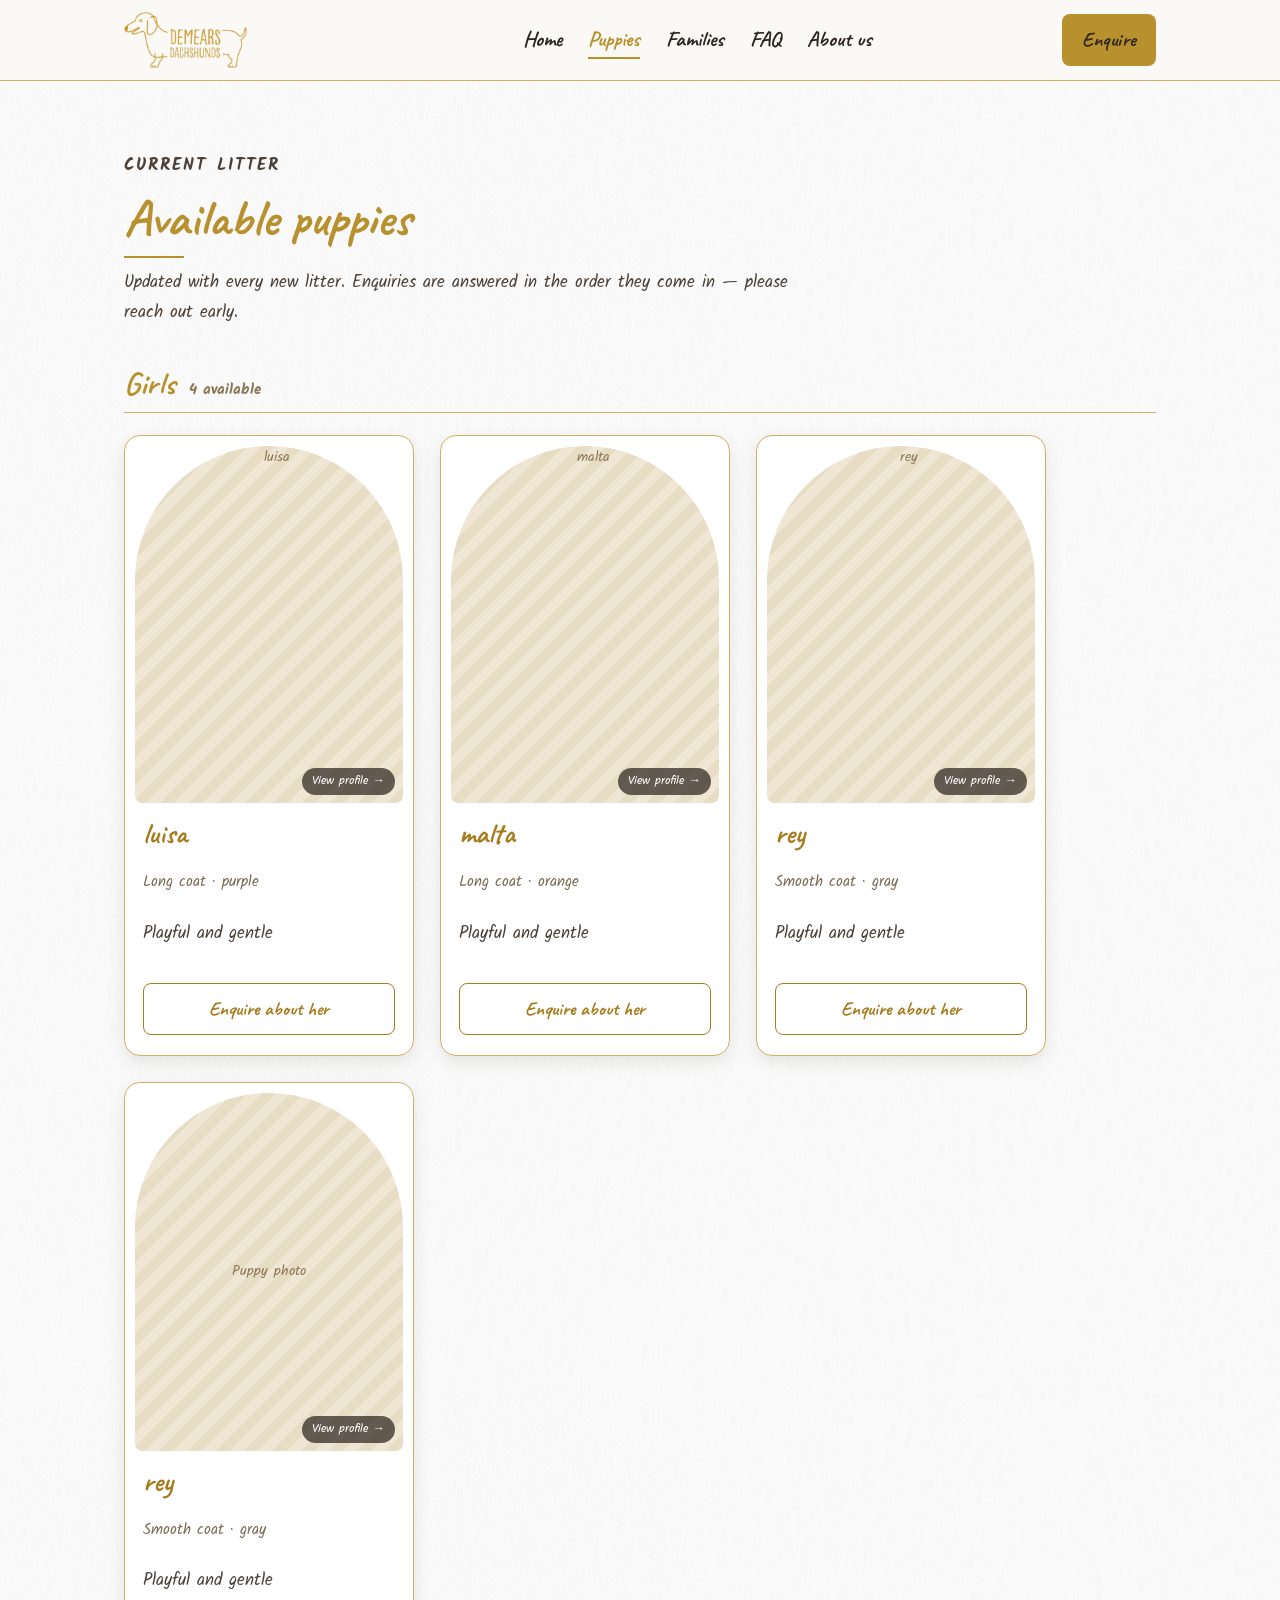
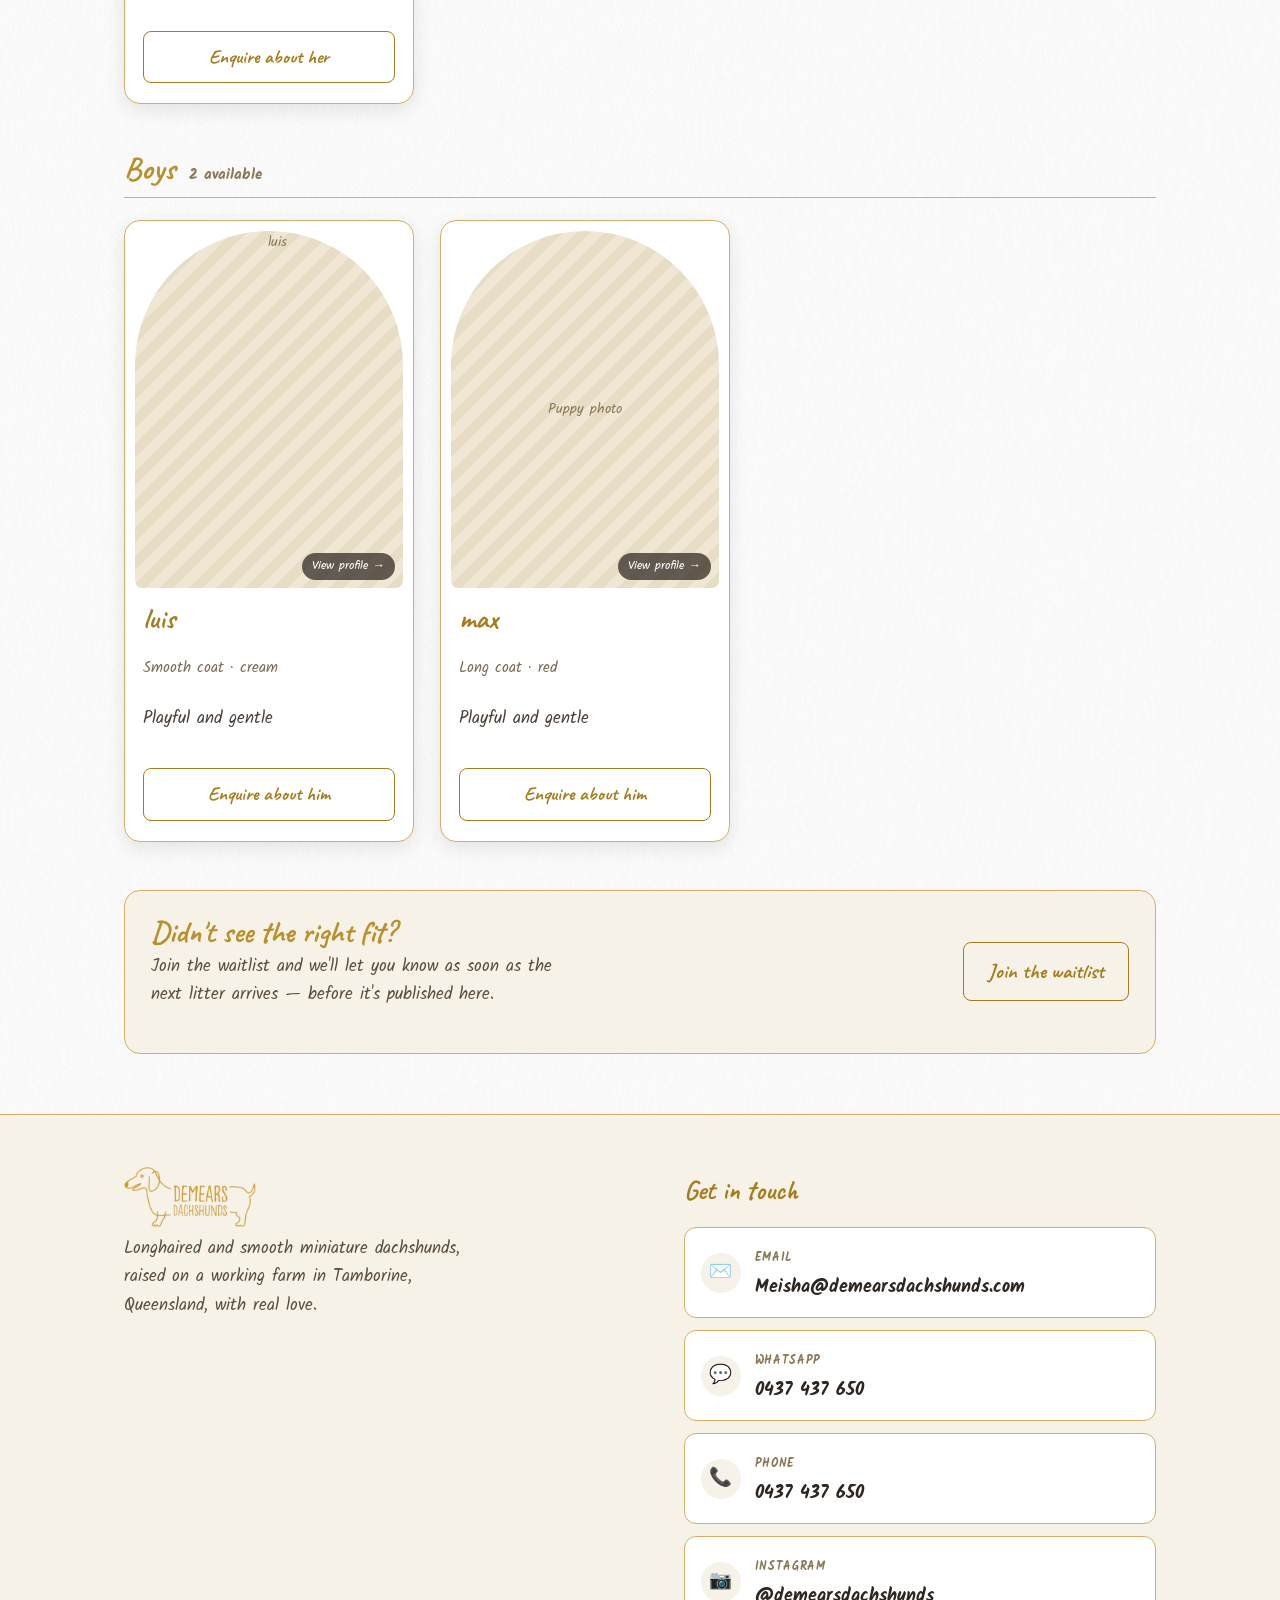
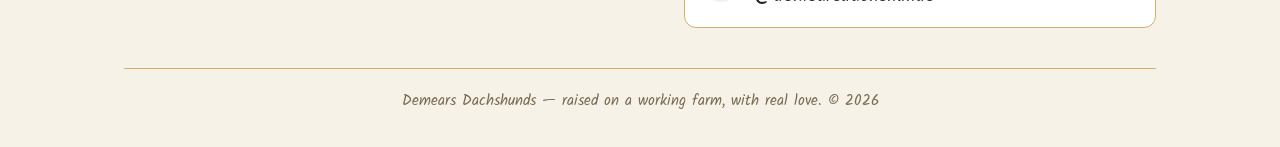
==== commit b56f1504: "Update puppies from Sheet" ====
--- a/cachorros.html
+++ b/cachorros.html
@@ -42,12 +42,12 @@
     <div class="pup-subsection" id="girlsSection">
       <div class="pup-subhead">
         <h3>Girls</h3>
-        <span class="count" id="girlsCount"><!--GIRLS_COUNT_START-->3 available<!--GIRLS_COUNT_END--></span>
+        <span class="count" id="girlsCount"><!--GIRLS_COUNT_START-->4 available<!--GIRLS_COUNT_END--></span>
       </div>
       <div class="puppies-grid" id="girlsGrid"><!--PUPPY_CARDS_GIRLS_START-->
 
         <div class="pcard" onclick="openProfile('x3')">
-          <div class="ph" style="position:relative;overflow:hidden;"><img src="https://res.cloudinary.com/rrnlkssk/image/upload/v1786936708/Captura_de_pantalla_2026-08-17_131141.png" alt="luisa" loading="lazy" style="position:absolute;inset:0;width:100%;height:100%;object-fit:cover;"><span class="view-hint">View profile →</span></div>
+          <div class="ph" style="position:relative;overflow:hidden;"><img src="https://res.cloudinary.com/rrnlkssk/image/upload/c_fill,ar_1:1,w_800/v1786936708/Captura_de_pantalla_2026-08-17_131141.png" alt="luisa" loading="lazy" style="position:absolute;inset:0;width:100%;height:100%;object-fit:cover;"><span class="view-hint">View profile →</span></div>
           <div class="body">
             <h3>luisa</h3>
             <p class="meta">Long coat · purple</p>
@@ -67,12 +67,22 @@
         </div>
 
         <div class="pcard" onclick="openProfile('x5')">
-          <div class="ph" style="position:relative;overflow:hidden;"><img src="https://res.cloudinary.com/rrnlkssk/image/upload/v1786944050/1715421575750.jpg" alt="rey" loading="lazy" style="position:absolute;inset:0;width:100%;height:100%;object-fit:cover;"><span class="view-hint">View profile →</span></div>
+          <div class="ph" style="position:relative;overflow:hidden;"><img src="https://res.cloudinary.com/rrnlkssk/image/upload/c_fill,ar_1:1,w_800/v1786944050/1715421575750.jpg" alt="rey" loading="lazy" style="position:absolute;inset:0;width:100%;height:100%;object-fit:cover;"><span class="view-hint">View profile →</span></div>
           <div class="body">
             <h3>rey</h3>
             <p class="meta">Smooth coat · gray</p>
             <p class="note">Playful and gentle</p>
             <div class="consult-btn"><a href="javascript:void(0)" onclick="event.stopPropagation(); openConsult('x5')">Enquire about her</a></div>
+          </div>
+        </div>
+
+        <div class="pcard" onclick="openProfile('x6')">
+          <div class="ph" style="position:relative;overflow:hidden;">Puppy photo<span class="view-hint">View profile →</span></div>
+          <div class="body">
+            <h3>rey</h3>
+            <p class="meta">Smooth coat · gray</p>
+            <p class="note">Playful and gentle</p>
+            <div class="consult-btn"><a href="javascript:void(0)" onclick="event.stopPropagation(); openConsult('x6')">Enquire about her</a></div>
           </div>
         </div>
       <!--PUPPY_CARDS_GIRLS_END--></div>
@@ -86,7 +96,7 @@
       <div class="puppies-grid" id="boysGrid"><!--PUPPY_CARDS_BOYS_START-->
 
         <div class="pcard" onclick="openProfile('x1')">
-          <div class="ph" style="position:relative;overflow:hidden;"><img src="https://res.cloudinary.com/rrnlkssk/image/upload/v1786936708/Captura_de_pantalla_2026-08-17_131055.png" alt="luis" loading="lazy" style="position:absolute;inset:0;width:100%;height:100%;object-fit:cover;"><span class="view-hint">View profile →</span></div>
+          <div class="ph" style="position:relative;overflow:hidden;"><img src="https://res.cloudinary.com/rrnlkssk/image/upload/c_fill,ar_1:1,w_800/v1786936708/Captura_de_pantalla_2026-08-17_131055.png" alt="luis" loading="lazy" style="position:absolute;inset:0;width:100%;height:100%;object-fit:cover;"><span class="view-hint">View profile →</span></div>
           <div class="body">
             <h3>luis</h3>
             <p class="meta">Smooth coat · cream</p>
@@ -172,16 +182,19 @@
      Shape: each puppy keyed by id, with a photoUrls array + updates array. */
   const puppyProfiles = /*__PUPPY_PROFILES_START__*/{
     x3: { name:'luisa', breed:'Dachshund · Long coat', sex:'Female', born:'14/02/2026', color:'purple', vax:'Up to date',
-      personality:'Playful and gentle', notes:'eyes that devour you', media:[{type:'image', url:'https://res.cloudinary.com/rrnlkssk/image/upload/v1786936708/Captura_de_pantalla_2026-08-17_131141.png'}],
+      personality:'Playful and gentle', notes:'eyes that devour you', media:[{type:'image', url:'https://res.cloudinary.com/rrnlkssk/image/upload/c_fill,ar_1:1,w_800/v1786936708/Captura_de_pantalla_2026-08-17_131141.png'}],
       updates:[] },
     x4: { name:'malta', breed:'Dachshund · Long coat', sex:'Female', born:'15/02/2026', color:'orange', vax:'Up to date',
       personality:'Playful and gentle', notes:'', media:[{type:'image', url:'https://res.cloudinary.com/rrnlkssk/image/upload/v1786942801/Captura_de_pantalla_2026-08-17_145916.png'}],
       updates:[] },
     x5: { name:'rey', breed:'Dachshund · Smooth coat', sex:'Female', born:'16/02/2026', color:'gray', vax:'Up to date',
-      personality:'Playful and gentle', notes:'eyes that devour you', media:[{type:'image', url:'https://res.cloudinary.com/rrnlkssk/image/upload/v1786944050/1715421575750.jpg'}],
+      personality:'Playful and gentle', notes:'eyes that devour you', media:[{type:'image', url:'https://res.cloudinary.com/rrnlkssk/image/upload/c_fill,ar_1:1,w_800/v1786944050/1715421575750.jpg'}],
+      updates:[{date:'2026-08-14', text:'Went to the vet, all good'},{date:'2026-08-07', text:'Eating on his own now'}] },
+    x6: { name:'rey', breed:'Dachshund · Smooth coat', sex:'Female', born:'17/02/2026', color:'gray', vax:'Up to date',
+      personality:'Playful and gentle', notes:'eyes that devour you', media:[],
       updates:[{date:'2026-08-14', text:'Went to the vet, all good'},{date:'2026-08-07', text:'Eating on his own now'}] },
     x1: { name:'luis', breed:'Dachshund · Smooth coat', sex:'Male', born:'12/02/2026', color:'cream', vax:'Up to date',
-      personality:'Playful and gentle', notes:'eyes that devour you', media:[{type:'image', url:'https://res.cloudinary.com/rrnlkssk/image/upload/v1786936708/Captura_de_pantalla_2026-08-17_131055.png'},{type:'image', url:'https://res.cloudinary.com/rrnlkssk/image/upload/v1786936708/Captura_de_pantalla_2026-08-17_131116.png'}],
+      personality:'Playful and gentle', notes:'eyes that devour you', media:[{type:'image', url:'https://res.cloudinary.com/rrnlkssk/image/upload/c_fill,ar_1:1,w_800/v1786936708/Captura_de_pantalla_2026-08-17_131055.png'},{type:'image', url:'https://res.cloudinary.com/rrnlkssk/image/upload/c_fill,ar_1:1,w_800/v1786936708/Captura_de_pantalla_2026-08-17_131116.png'}],
       updates:[] },
     x2: { name:'max', breed:'Dachshund · Long coat', sex:'Male', born:'13/02/2026', color:'red', vax:'Up to date',
       personality:'Playful and gentle', notes:'', media:[{type:'youtube', url:'https://www.youtube.com/embed/TkcObbNOQns'}],
--- a/style.css
+++ b/style.css
@@ -308,7 +308,7 @@
 .modal-box{background:var(--paper); border-radius:20px; max-width:640px; width:100%; max-height:88vh; overflow-y:auto; position:relative; box-shadow:0 20px 50px rgba(0,0,0,0.35);}
 .modal-close{position:absolute; top:14px; right:14px; z-index:2; width:36px; height:36px; border-radius:50%; border:none; background:rgba(46,38,32,0.75); color:var(--paper); font-size:1.2rem; cursor:pointer; display:flex; align-items:center; justify-content:center;}
 .modal-close:hover{background:var(--barn);}
-.modal-gallery-main{aspect-ratio:16/10; margin:16px 16px 0; padding:8px; background:#fff; border:1.5px solid var(--gold); border-radius:12px; display:flex; align-items:center; justify-content:center; text-align:center; color:#8a7856; font-size:0.95rem; overflow:hidden;}
+.modal-gallery-main{aspect-ratio:4/3; margin:16px 16px 0; padding:8px; background:#fff; border:1.5px solid var(--gold); border-radius:12px; display:flex; align-items:center; justify-content:center; text-align:center; color:#8a7856; font-size:0.95rem; overflow:hidden;}
 .modal-gallery-main img{width:100%; height:100%; object-fit:contain; border-radius:6px;}
 .modal-thumbs{display:flex; gap:8px; padding:12px 16px; overflow-x:auto;}
 .modal-thumbs .thumb{width:58px; height:58px; flex-shrink:0; border-radius:8px; cursor:pointer; background:#fff; padding:3px; border:1.5px solid var(--gold-light); display:flex; align-items:center; justify-content:center; font-size:0.9rem; color:#8a7856; overflow:hidden;}
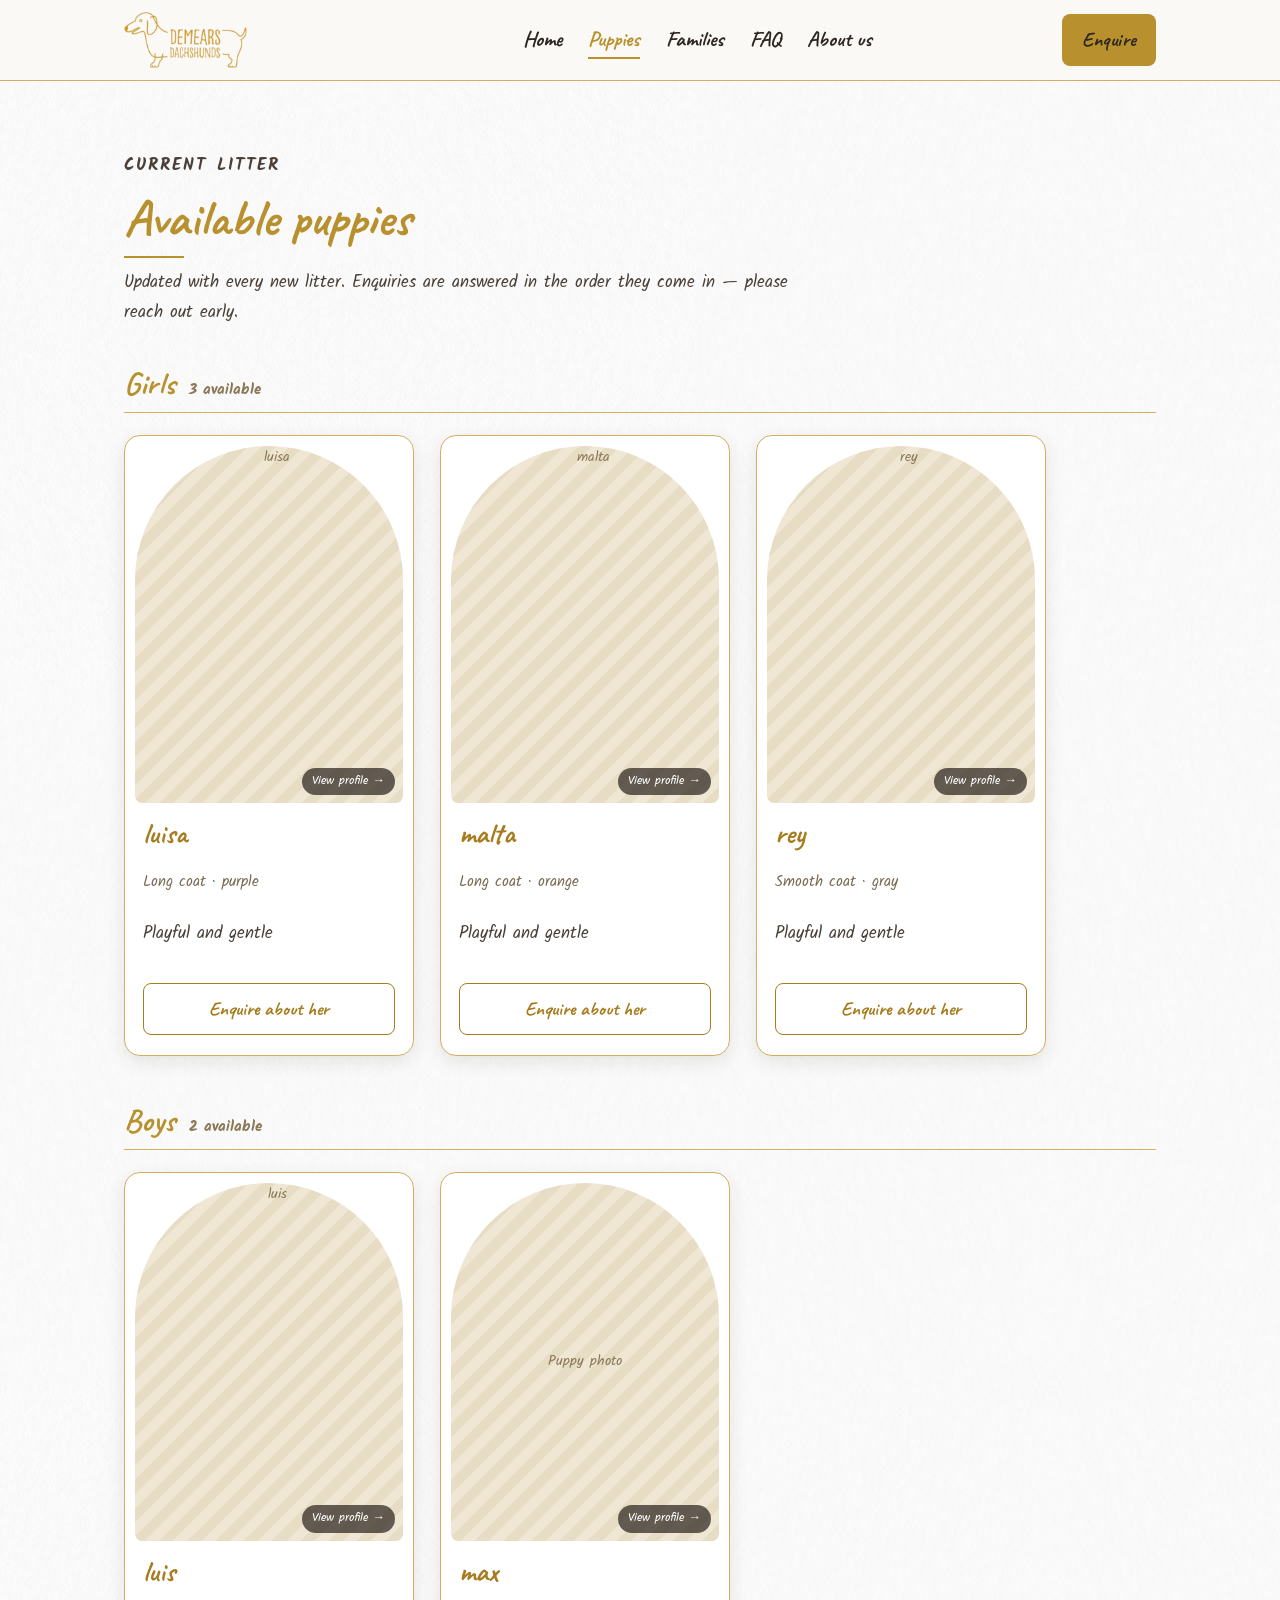
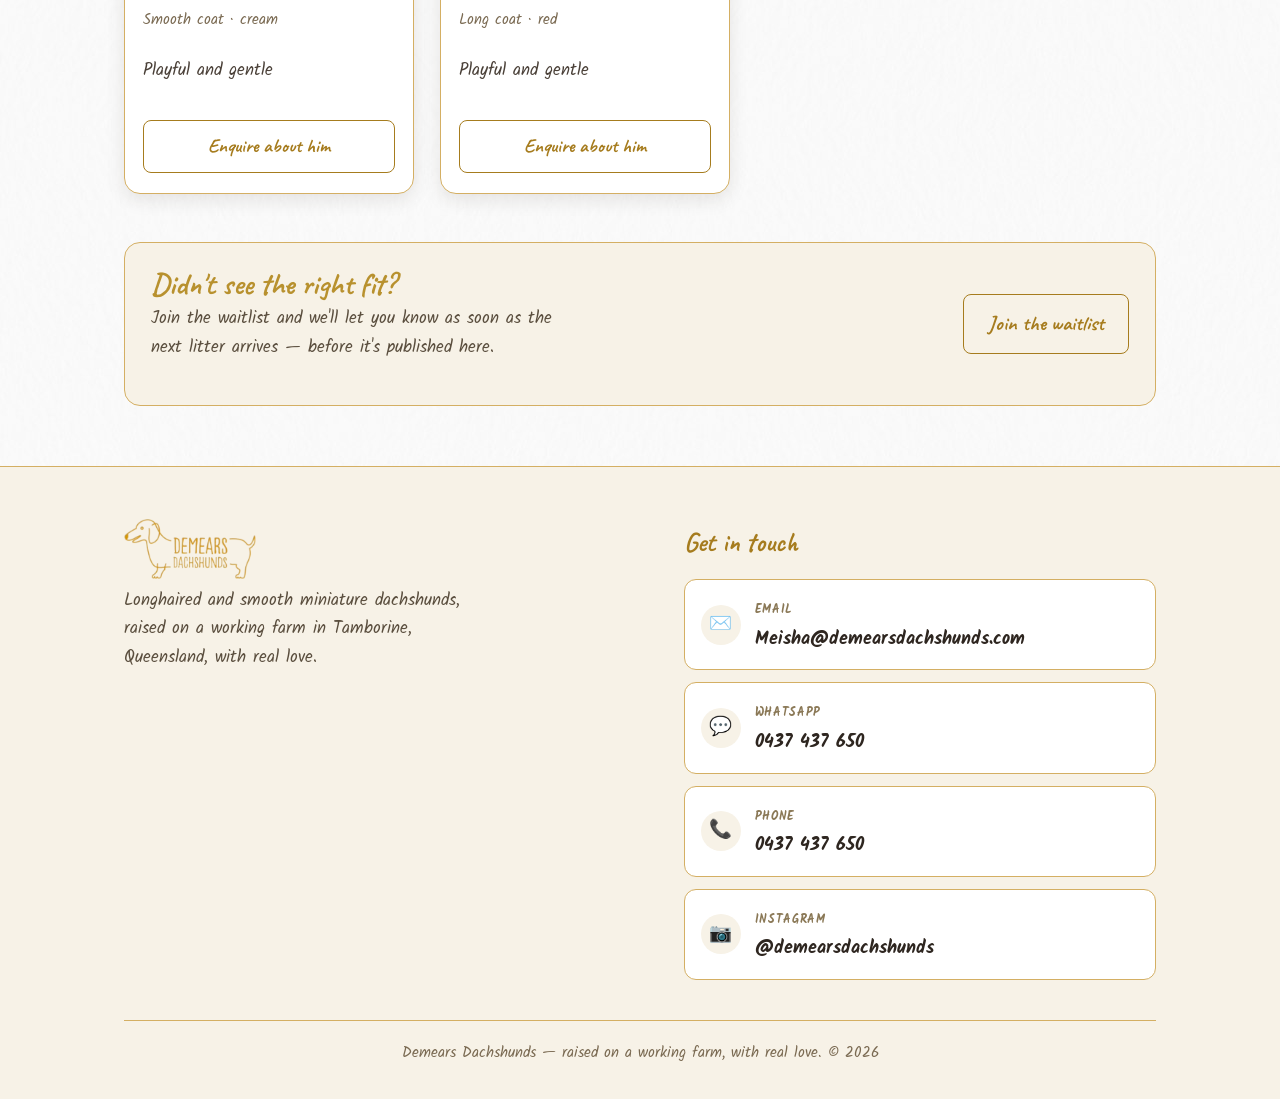
==== commit 7339592c: "Update puppies from Sheet" ====
--- a/cachorros.html
+++ b/cachorros.html
@@ -42,7 +42,7 @@
     <div class="pup-subsection" id="girlsSection">
       <div class="pup-subhead">
         <h3>Girls</h3>
-        <span class="count" id="girlsCount"><!--GIRLS_COUNT_START-->4 available<!--GIRLS_COUNT_END--></span>
+        <span class="count" id="girlsCount"><!--GIRLS_COUNT_START-->3 available<!--GIRLS_COUNT_END--></span>
       </div>
       <div class="puppies-grid" id="girlsGrid"><!--PUPPY_CARDS_GIRLS_START-->
 
@@ -73,16 +73,6 @@
             <p class="meta">Smooth coat · gray</p>
             <p class="note">Playful and gentle</p>
             <div class="consult-btn"><a href="javascript:void(0)" onclick="event.stopPropagation(); openConsult('x5')">Enquire about her</a></div>
-          </div>
-        </div>
-
-        <div class="pcard" onclick="openProfile('x6')">
-          <div class="ph" style="position:relative;overflow:hidden;">Puppy photo<span class="view-hint">View profile →</span></div>
-          <div class="body">
-            <h3>rey</h3>
-            <p class="meta">Smooth coat · gray</p>
-            <p class="note">Playful and gentle</p>
-            <div class="consult-btn"><a href="javascript:void(0)" onclick="event.stopPropagation(); openConsult('x6')">Enquire about her</a></div>
           </div>
         </div>
       <!--PUPPY_CARDS_GIRLS_END--></div>
@@ -190,9 +180,6 @@
     x5: { name:'rey', breed:'Dachshund · Smooth coat', sex:'Female', born:'16/02/2026', color:'gray', vax:'Up to date',
       personality:'Playful and gentle', notes:'eyes that devour you', media:[{type:'image', url:'https://res.cloudinary.com/rrnlkssk/image/upload/c_fill,ar_1:1,w_800/v1786944050/1715421575750.jpg'}],
       updates:[{date:'2026-08-14', text:'Went to the vet, all good'},{date:'2026-08-07', text:'Eating on his own now'}] },
-    x6: { name:'rey', breed:'Dachshund · Smooth coat', sex:'Female', born:'17/02/2026', color:'gray', vax:'Up to date',
-      personality:'Playful and gentle', notes:'eyes that devour you', media:[],
-      updates:[{date:'2026-08-14', text:'Went to the vet, all good'},{date:'2026-08-07', text:'Eating on his own now'}] },
     x1: { name:'luis', breed:'Dachshund · Smooth coat', sex:'Male', born:'12/02/2026', color:'cream', vax:'Up to date',
       personality:'Playful and gentle', notes:'eyes that devour you', media:[{type:'image', url:'https://res.cloudinary.com/rrnlkssk/image/upload/c_fill,ar_1:1,w_800/v1786936708/Captura_de_pantalla_2026-08-17_131055.png'},{type:'image', url:'https://res.cloudinary.com/rrnlkssk/image/upload/c_fill,ar_1:1,w_800/v1786936708/Captura_de_pantalla_2026-08-17_131116.png'}],
       updates:[] },
--- a/style.css
+++ b/style.css
@@ -308,7 +308,7 @@
 .modal-box{background:var(--paper); border-radius:20px; max-width:640px; width:100%; max-height:88vh; overflow-y:auto; position:relative; box-shadow:0 20px 50px rgba(0,0,0,0.35);}
 .modal-close{position:absolute; top:14px; right:14px; z-index:2; width:36px; height:36px; border-radius:50%; border:none; background:rgba(46,38,32,0.75); color:var(--paper); font-size:1.2rem; cursor:pointer; display:flex; align-items:center; justify-content:center;}
 .modal-close:hover{background:var(--barn);}
-.modal-gallery-main{aspect-ratio:4/3; margin:16px 16px 0; padding:8px; background:#fff; border:1.5px solid var(--gold); border-radius:12px; display:flex; align-items:center; justify-content:center; text-align:center; color:#8a7856; font-size:0.95rem; overflow:hidden;}
+.modal-gallery-main{aspect-ratio:1/1; margin:16px 16px 0; padding:8px; background:#fff; border:1.5px solid var(--gold); border-radius:12px; display:flex; align-items:center; justify-content:center; text-align:center; color:#8a7856; font-size:0.95rem; overflow:hidden;}
 .modal-gallery-main img{width:100%; height:100%; object-fit:contain; border-radius:6px;}
 .modal-thumbs{display:flex; gap:8px; padding:12px 16px; overflow-x:auto;}
 .modal-thumbs .thumb{width:58px; height:58px; flex-shrink:0; border-radius:8px; cursor:pointer; background:#fff; padding:3px; border:1.5px solid var(--gold-light); display:flex; align-items:center; justify-content:center; font-size:0.9rem; color:#8a7856; overflow:hidden;}
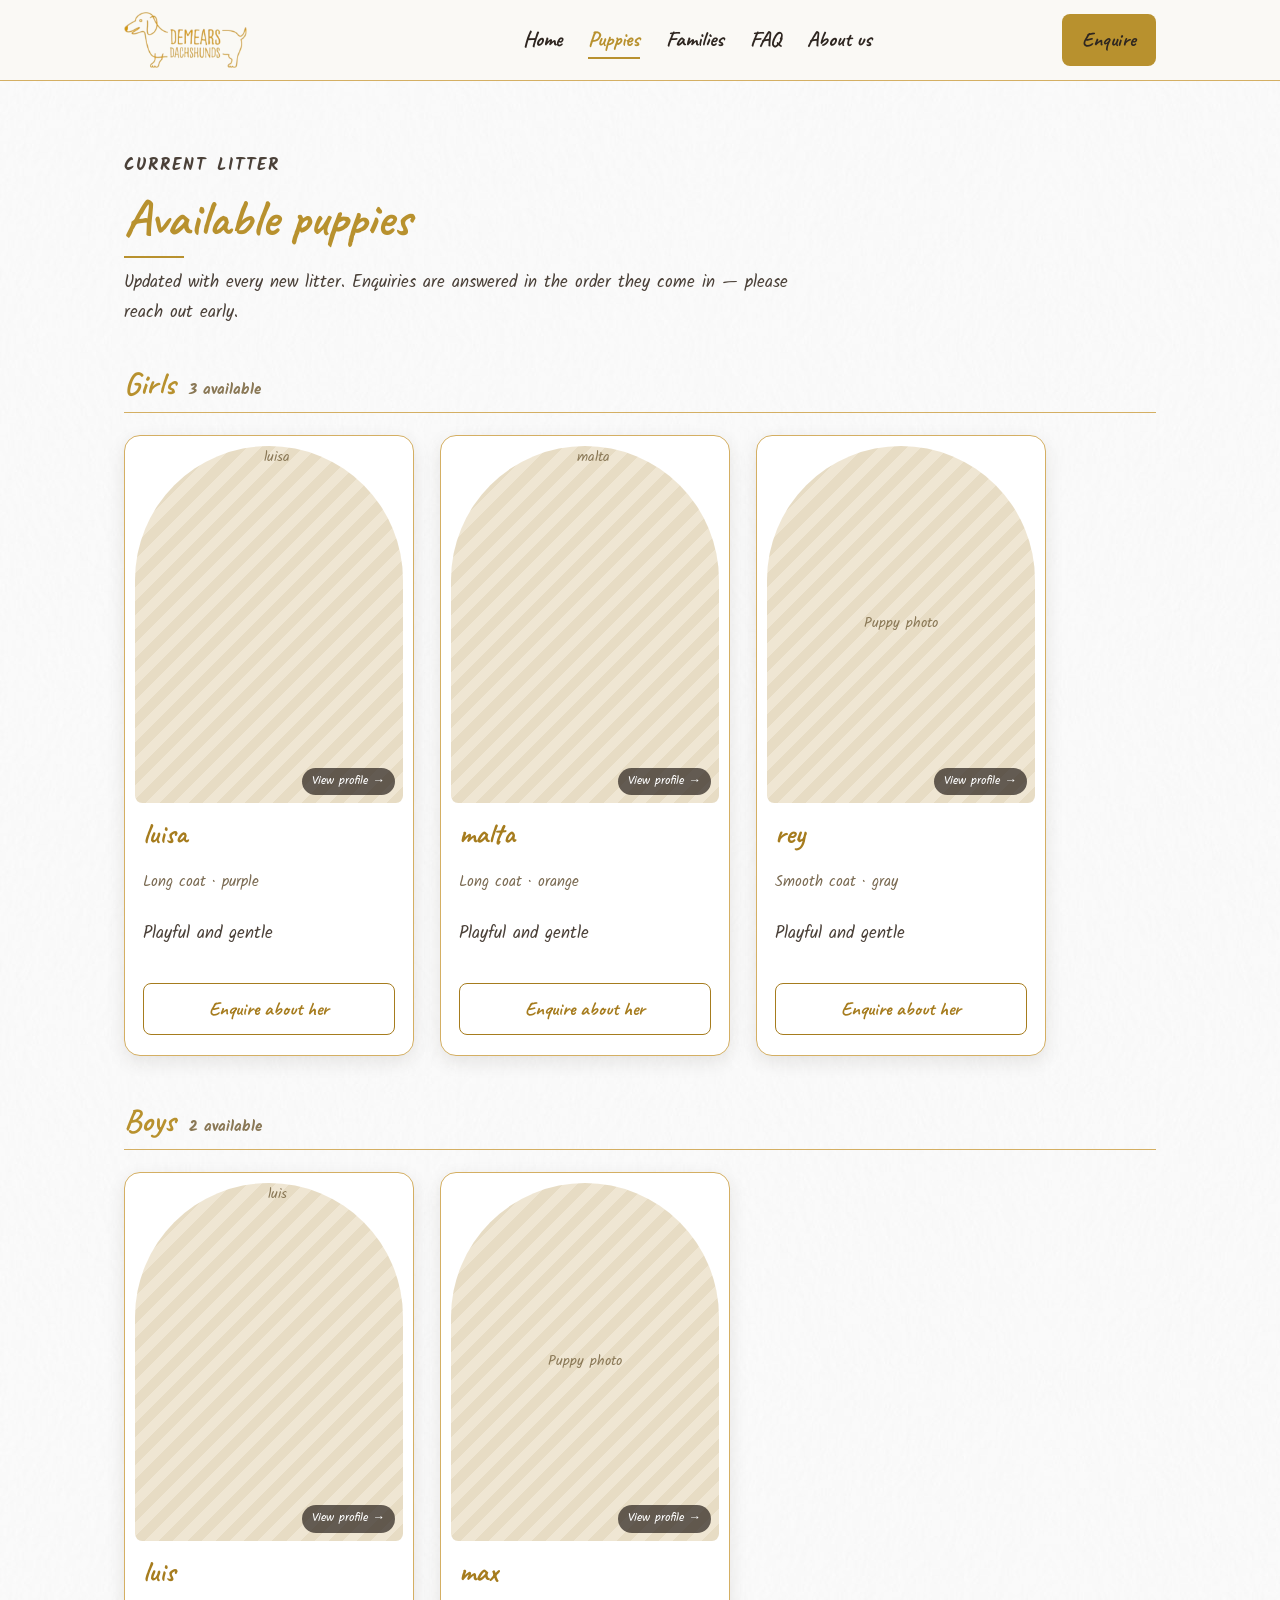
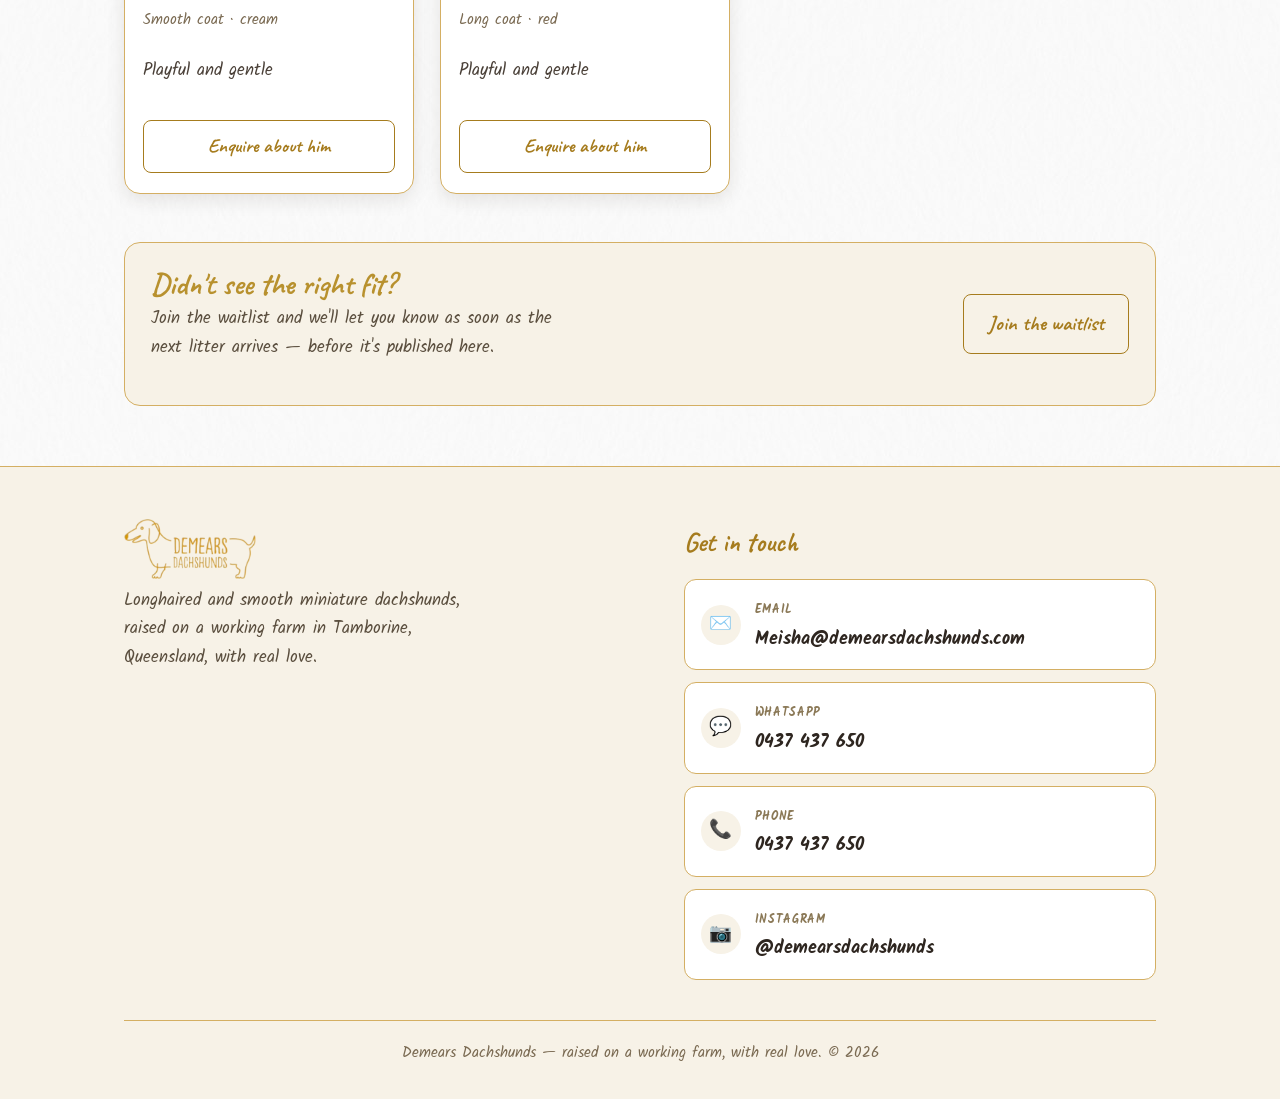
==== commit 3117a1f8: "Update puppies from Sheet" ====
--- a/cachorros.html
+++ b/cachorros.html
@@ -47,7 +47,7 @@
       <div class="puppies-grid" id="girlsGrid"><!--PUPPY_CARDS_GIRLS_START-->
 
         <div class="pcard" onclick="openProfile('x3')">
-          <div class="ph" style="position:relative;overflow:hidden;"><img src="https://res.cloudinary.com/rrnlkssk/image/upload/c_fill,ar_1:1,w_800/v1786936708/Captura_de_pantalla_2026-08-17_131141.png" alt="luisa" loading="lazy" style="position:absolute;inset:0;width:100%;height:100%;object-fit:cover;"><span class="view-hint">View profile →</span></div>
+          <div class="ph" style="position:relative;overflow:hidden;"><img src="https://res.cloudinary.com/rrnlkssk/image/upload/v1786936708/Captura_de_pantalla_2026-08-17_131141.png" alt="luisa" loading="lazy" style="position:absolute;inset:0;width:100%;height:100%;object-fit:cover;"><span class="view-hint">View profile →</span></div>
           <div class="body">
             <h3>luisa</h3>
             <p class="meta">Long coat · purple</p>
@@ -67,7 +67,7 @@
         </div>
 
         <div class="pcard" onclick="openProfile('x5')">
-          <div class="ph" style="position:relative;overflow:hidden;"><img src="https://res.cloudinary.com/rrnlkssk/image/upload/c_fill,ar_1:1,w_800/v1786944050/1715421575750.jpg" alt="rey" loading="lazy" style="position:absolute;inset:0;width:100%;height:100%;object-fit:cover;"><span class="view-hint">View profile →</span></div>
+          <div class="ph" style="position:relative;overflow:hidden;">Puppy photo<span class="view-hint">View profile →</span></div>
           <div class="body">
             <h3>rey</h3>
             <p class="meta">Smooth coat · gray</p>
@@ -86,7 +86,7 @@
       <div class="puppies-grid" id="boysGrid"><!--PUPPY_CARDS_BOYS_START-->
 
         <div class="pcard" onclick="openProfile('x1')">
-          <div class="ph" style="position:relative;overflow:hidden;"><img src="https://res.cloudinary.com/rrnlkssk/image/upload/c_fill,ar_1:1,w_800/v1786936708/Captura_de_pantalla_2026-08-17_131055.png" alt="luis" loading="lazy" style="position:absolute;inset:0;width:100%;height:100%;object-fit:cover;"><span class="view-hint">View profile →</span></div>
+          <div class="ph" style="position:relative;overflow:hidden;"><img src="https://res.cloudinary.com/rrnlkssk/image/upload/v1786936708/Captura_de_pantalla_2026-08-17_131055.png" alt="luis" loading="lazy" style="position:absolute;inset:0;width:100%;height:100%;object-fit:cover;"><span class="view-hint">View profile →</span></div>
           <div class="body">
             <h3>luis</h3>
             <p class="meta">Smooth coat · cream</p>
@@ -172,16 +172,16 @@
      Shape: each puppy keyed by id, with a photoUrls array + updates array. */
   const puppyProfiles = /*__PUPPY_PROFILES_START__*/{
     x3: { name:'luisa', breed:'Dachshund · Long coat', sex:'Female', born:'14/02/2026', color:'purple', vax:'Up to date',
-      personality:'Playful and gentle', notes:'eyes that devour you', media:[{type:'image', url:'https://res.cloudinary.com/rrnlkssk/image/upload/c_fill,ar_1:1,w_800/v1786936708/Captura_de_pantalla_2026-08-17_131141.png'}],
+      personality:'Playful and gentle', notes:'eyes that devour you', media:[{type:'image', url:'https://res.cloudinary.com/rrnlkssk/image/upload/v1786936708/Captura_de_pantalla_2026-08-17_131141.png'}],
       updates:[] },
     x4: { name:'malta', breed:'Dachshund · Long coat', sex:'Female', born:'15/02/2026', color:'orange', vax:'Up to date',
       personality:'Playful and gentle', notes:'', media:[{type:'image', url:'https://res.cloudinary.com/rrnlkssk/image/upload/v1786942801/Captura_de_pantalla_2026-08-17_145916.png'}],
       updates:[] },
     x5: { name:'rey', breed:'Dachshund · Smooth coat', sex:'Female', born:'16/02/2026', color:'gray', vax:'Up to date',
-      personality:'Playful and gentle', notes:'eyes that devour you', media:[{type:'image', url:'https://res.cloudinary.com/rrnlkssk/image/upload/c_fill,ar_1:1,w_800/v1786944050/1715421575750.jpg'}],
+      personality:'Playful and gentle', notes:'eyes that devour you', media:[],
       updates:[{date:'2026-08-14', text:'Went to the vet, all good'},{date:'2026-08-07', text:'Eating on his own now'}] },
     x1: { name:'luis', breed:'Dachshund · Smooth coat', sex:'Male', born:'12/02/2026', color:'cream', vax:'Up to date',
-      personality:'Playful and gentle', notes:'eyes that devour you', media:[{type:'image', url:'https://res.cloudinary.com/rrnlkssk/image/upload/c_fill,ar_1:1,w_800/v1786936708/Captura_de_pantalla_2026-08-17_131055.png'},{type:'image', url:'https://res.cloudinary.com/rrnlkssk/image/upload/c_fill,ar_1:1,w_800/v1786936708/Captura_de_pantalla_2026-08-17_131116.png'}],
+      personality:'Playful and gentle', notes:'eyes that devour you', media:[{type:'image', url:'https://res.cloudinary.com/rrnlkssk/image/upload/v1786936708/Captura_de_pantalla_2026-08-17_131055.png'},{type:'image', url:'https://res.cloudinary.com/rrnlkssk/image/upload/v1786936708/Captura_de_pantalla_2026-08-17_131116.png'}],
       updates:[] },
     x2: { name:'max', breed:'Dachshund · Long coat', sex:'Male', born:'13/02/2026', color:'red', vax:'Up to date',
       personality:'Playful and gentle', notes:'', media:[{type:'youtube', url:'https://www.youtube.com/embed/TkcObbNOQns'}],
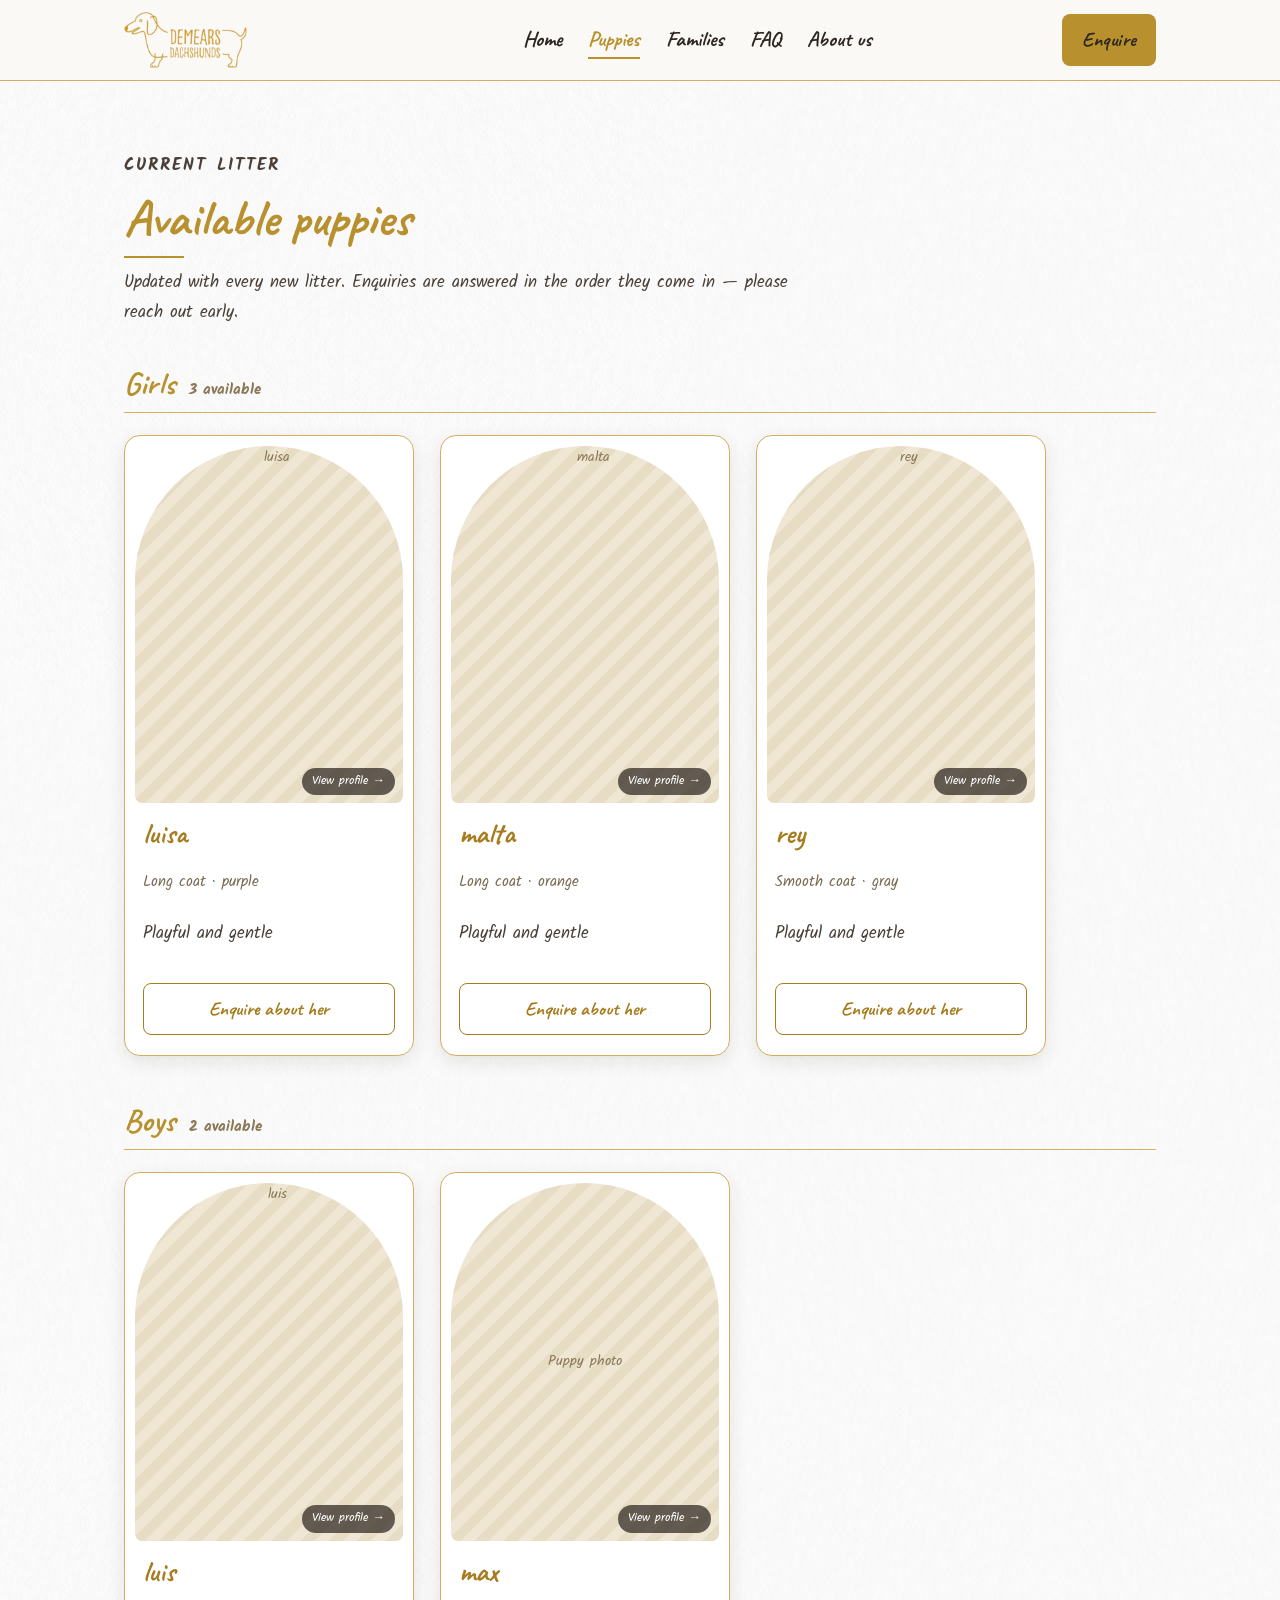
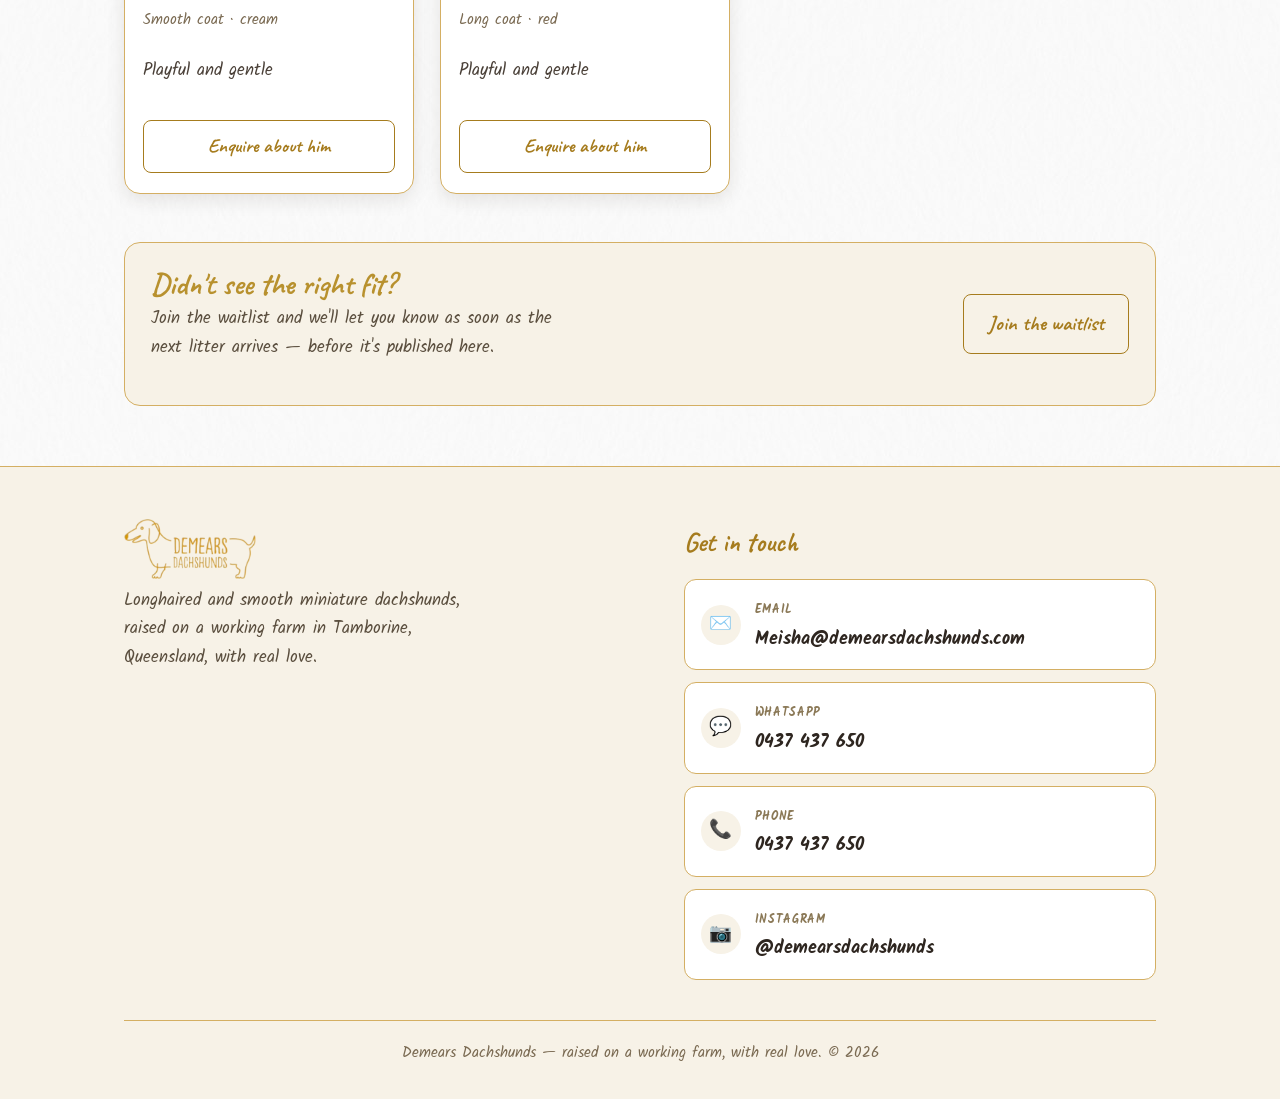
==== commit 931c1cd5: "Update puppies from Sheet" ====
--- a/cachorros.html
+++ b/cachorros.html
@@ -67,7 +67,7 @@
         </div>
 
         <div class="pcard" onclick="openProfile('x5')">
-          <div class="ph" style="position:relative;overflow:hidden;">Puppy photo<span class="view-hint">View profile →</span></div>
+          <div class="ph" style="position:relative;overflow:hidden;"><img src="https://res.cloudinary.com/rrnlkssk/image/upload/v1786952099/Captura_de_pantalla_2026-08-17_131141-4x3.png" alt="rey" loading="lazy" style="position:absolute;inset:0;width:100%;height:100%;object-fit:cover;"><span class="view-hint">View profile →</span></div>
           <div class="body">
             <h3>rey</h3>
             <p class="meta">Smooth coat · gray</p>
@@ -178,7 +178,7 @@
       personality:'Playful and gentle', notes:'', media:[{type:'image', url:'https://res.cloudinary.com/rrnlkssk/image/upload/v1786942801/Captura_de_pantalla_2026-08-17_145916.png'}],
       updates:[] },
     x5: { name:'rey', breed:'Dachshund · Smooth coat', sex:'Female', born:'16/02/2026', color:'gray', vax:'Up to date',
-      personality:'Playful and gentle', notes:'eyes that devour you', media:[],
+      personality:'Playful and gentle', notes:'eyes that devour you', media:[{type:'image', url:'https://res.cloudinary.com/rrnlkssk/image/upload/v1786952099/Captura_de_pantalla_2026-08-17_131141-4x3.png'},{type:'image', url:'https://res.cloudinary.com/rrnlkssk/image/upload/v1786952098/Captura_de_pantalla_2026-08-17_131141-1x1.png'}],
       updates:[{date:'2026-08-14', text:'Went to the vet, all good'},{date:'2026-08-07', text:'Eating on his own now'}] },
     x1: { name:'luis', breed:'Dachshund · Smooth coat', sex:'Male', born:'12/02/2026', color:'cream', vax:'Up to date',
       personality:'Playful and gentle', notes:'eyes that devour you', media:[{type:'image', url:'https://res.cloudinary.com/rrnlkssk/image/upload/v1786936708/Captura_de_pantalla_2026-08-17_131055.png'},{type:'image', url:'https://res.cloudinary.com/rrnlkssk/image/upload/v1786936708/Captura_de_pantalla_2026-08-17_131116.png'}],
